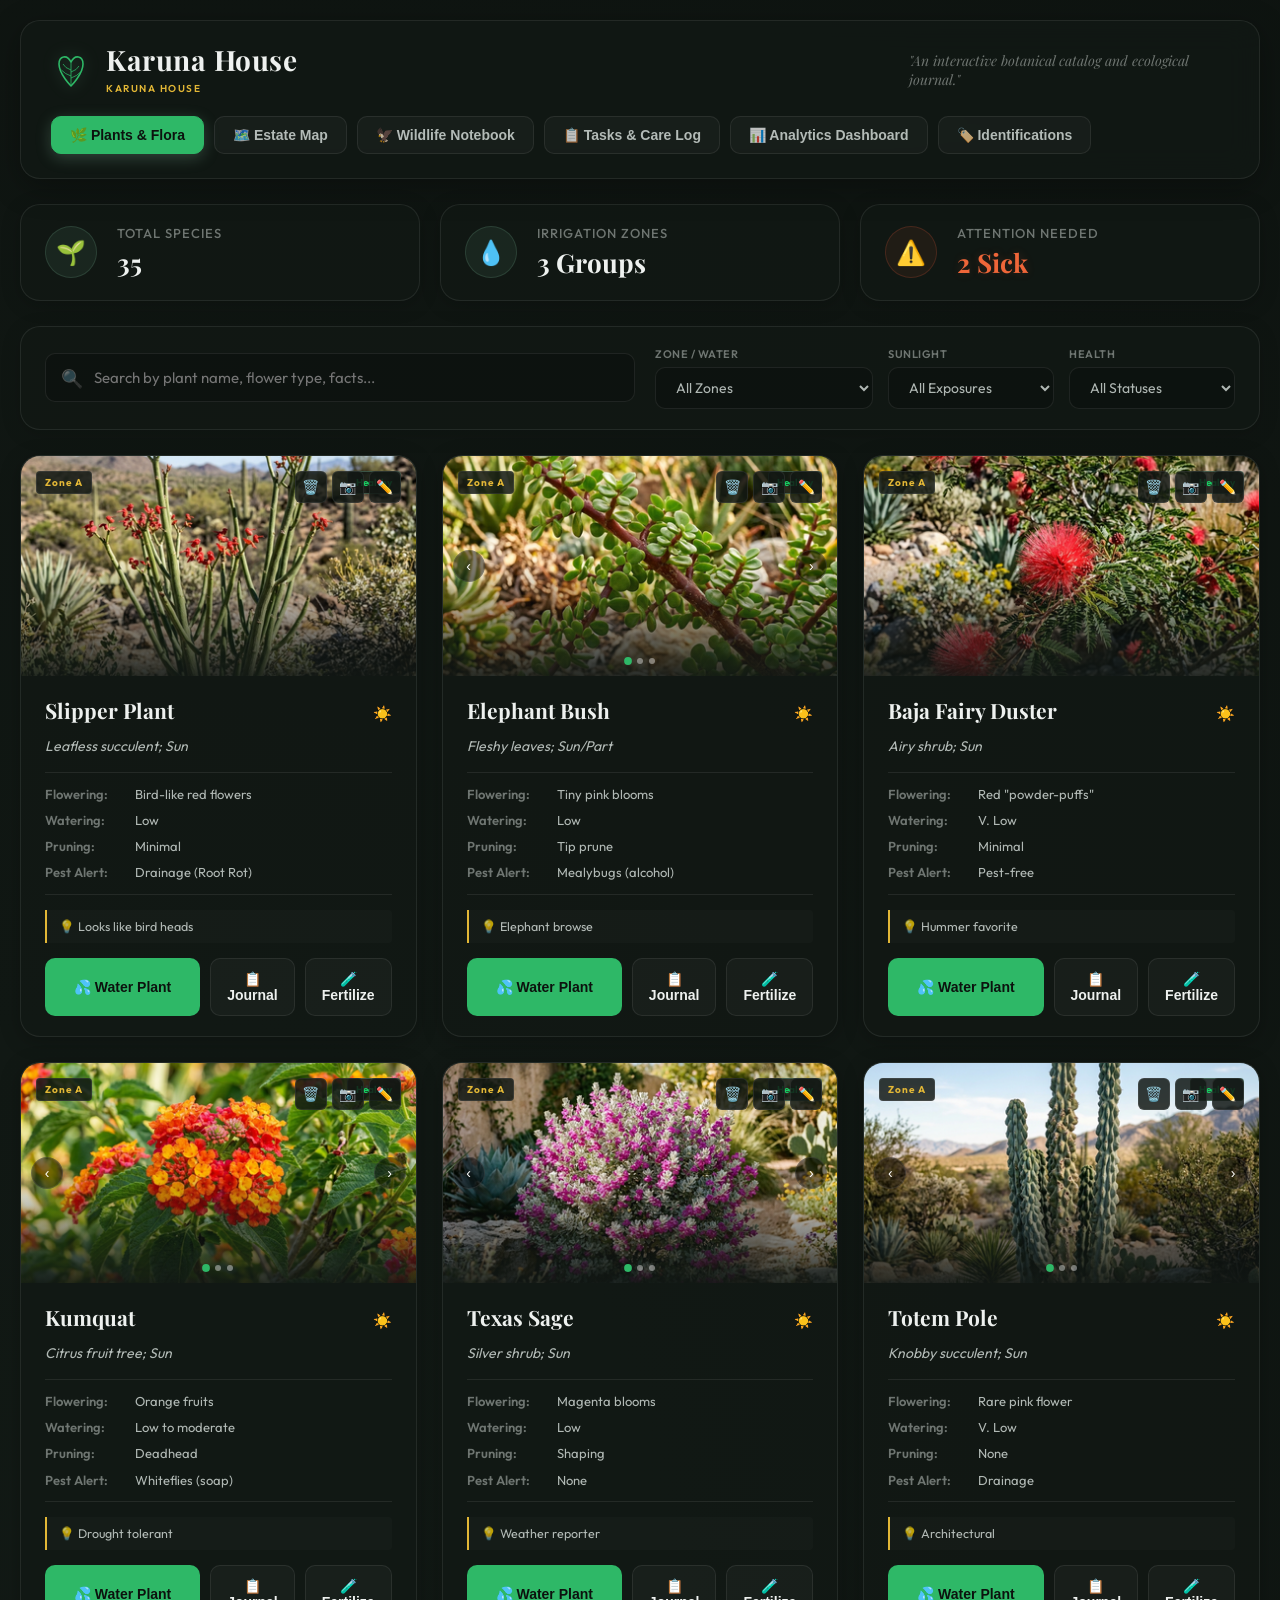
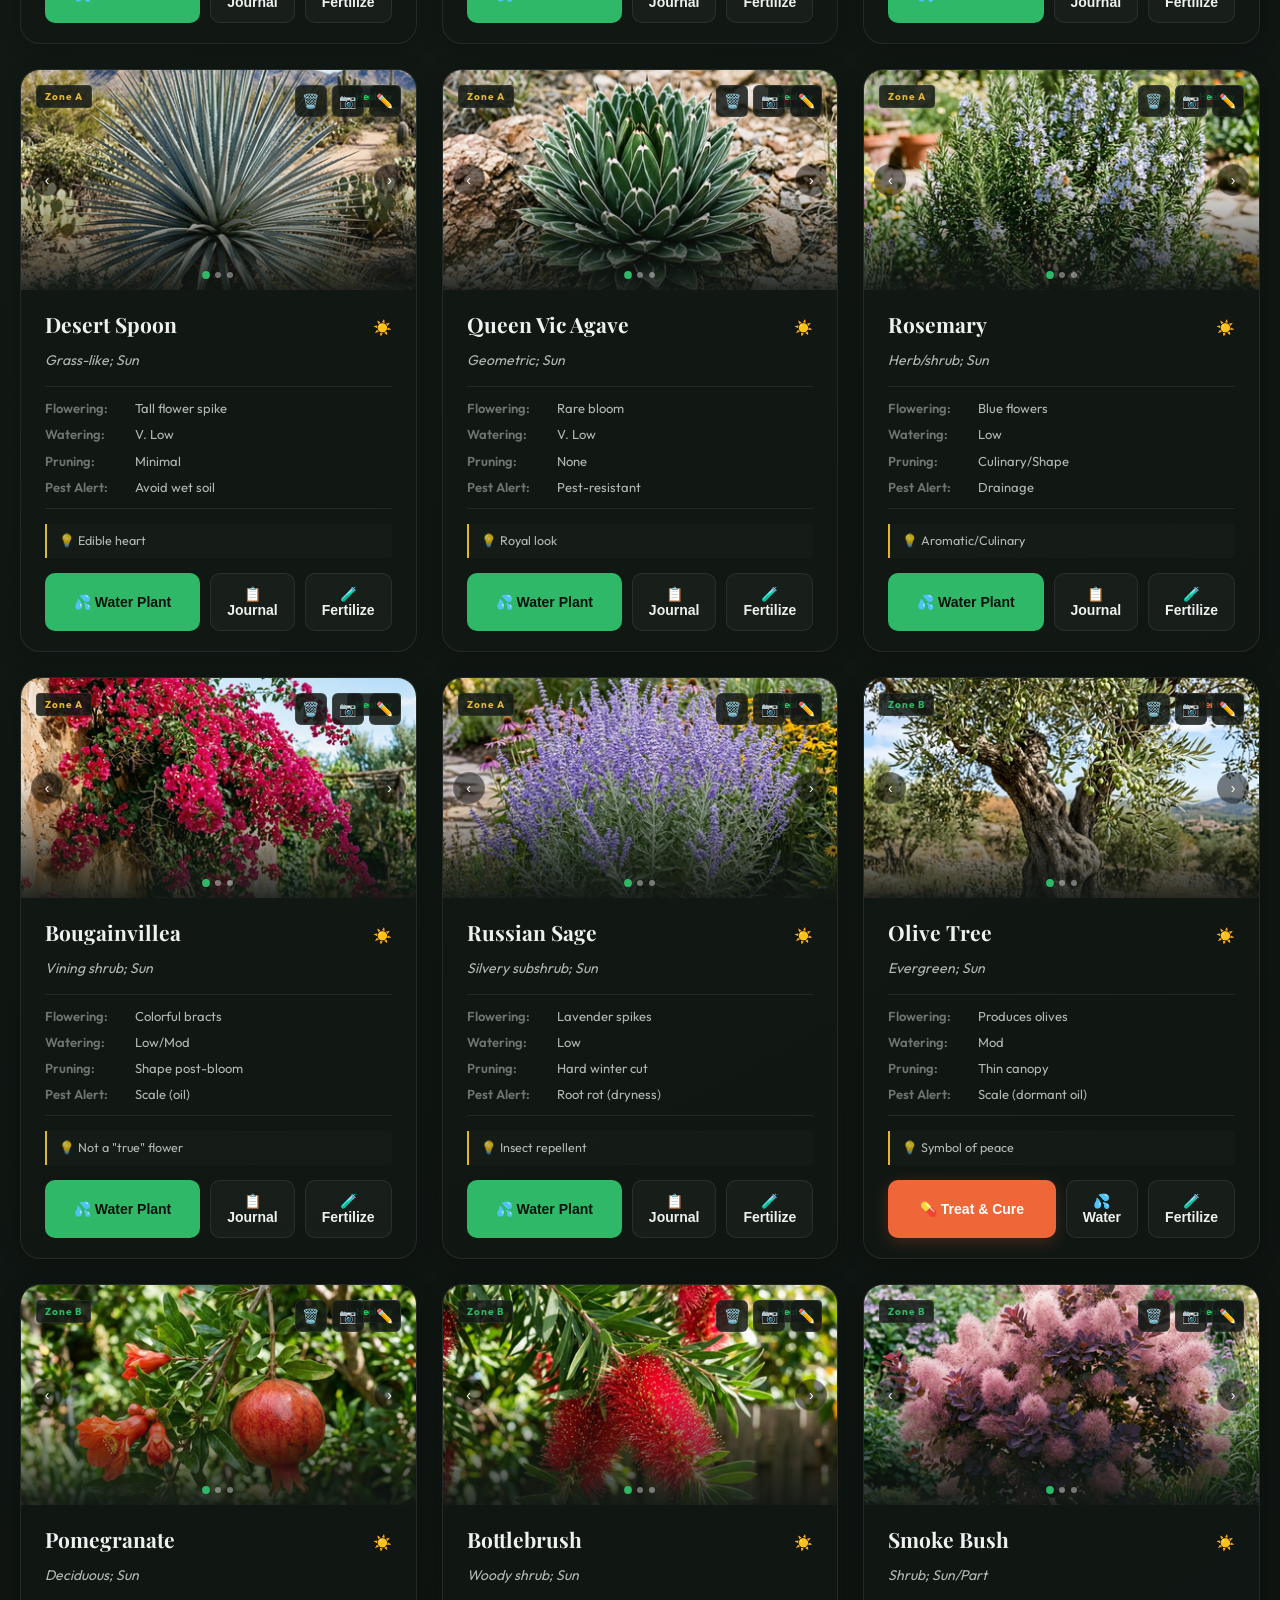
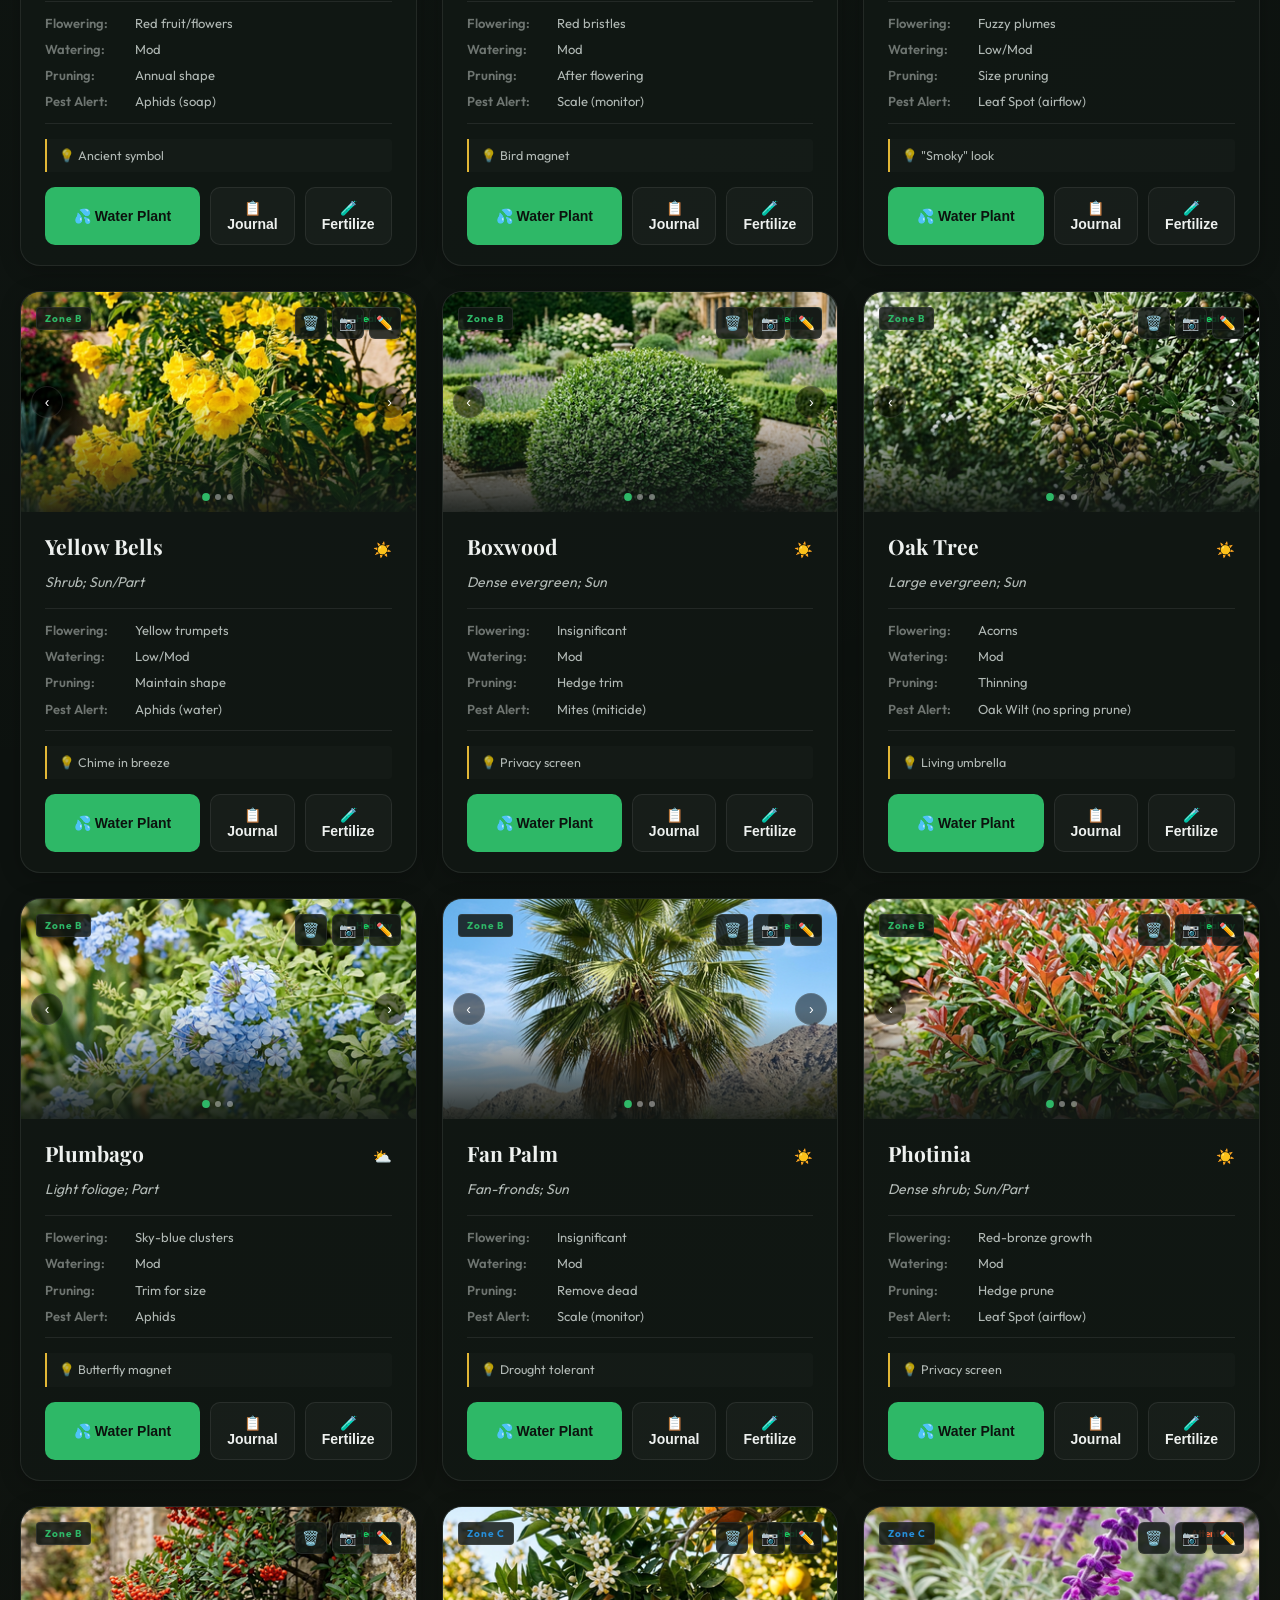
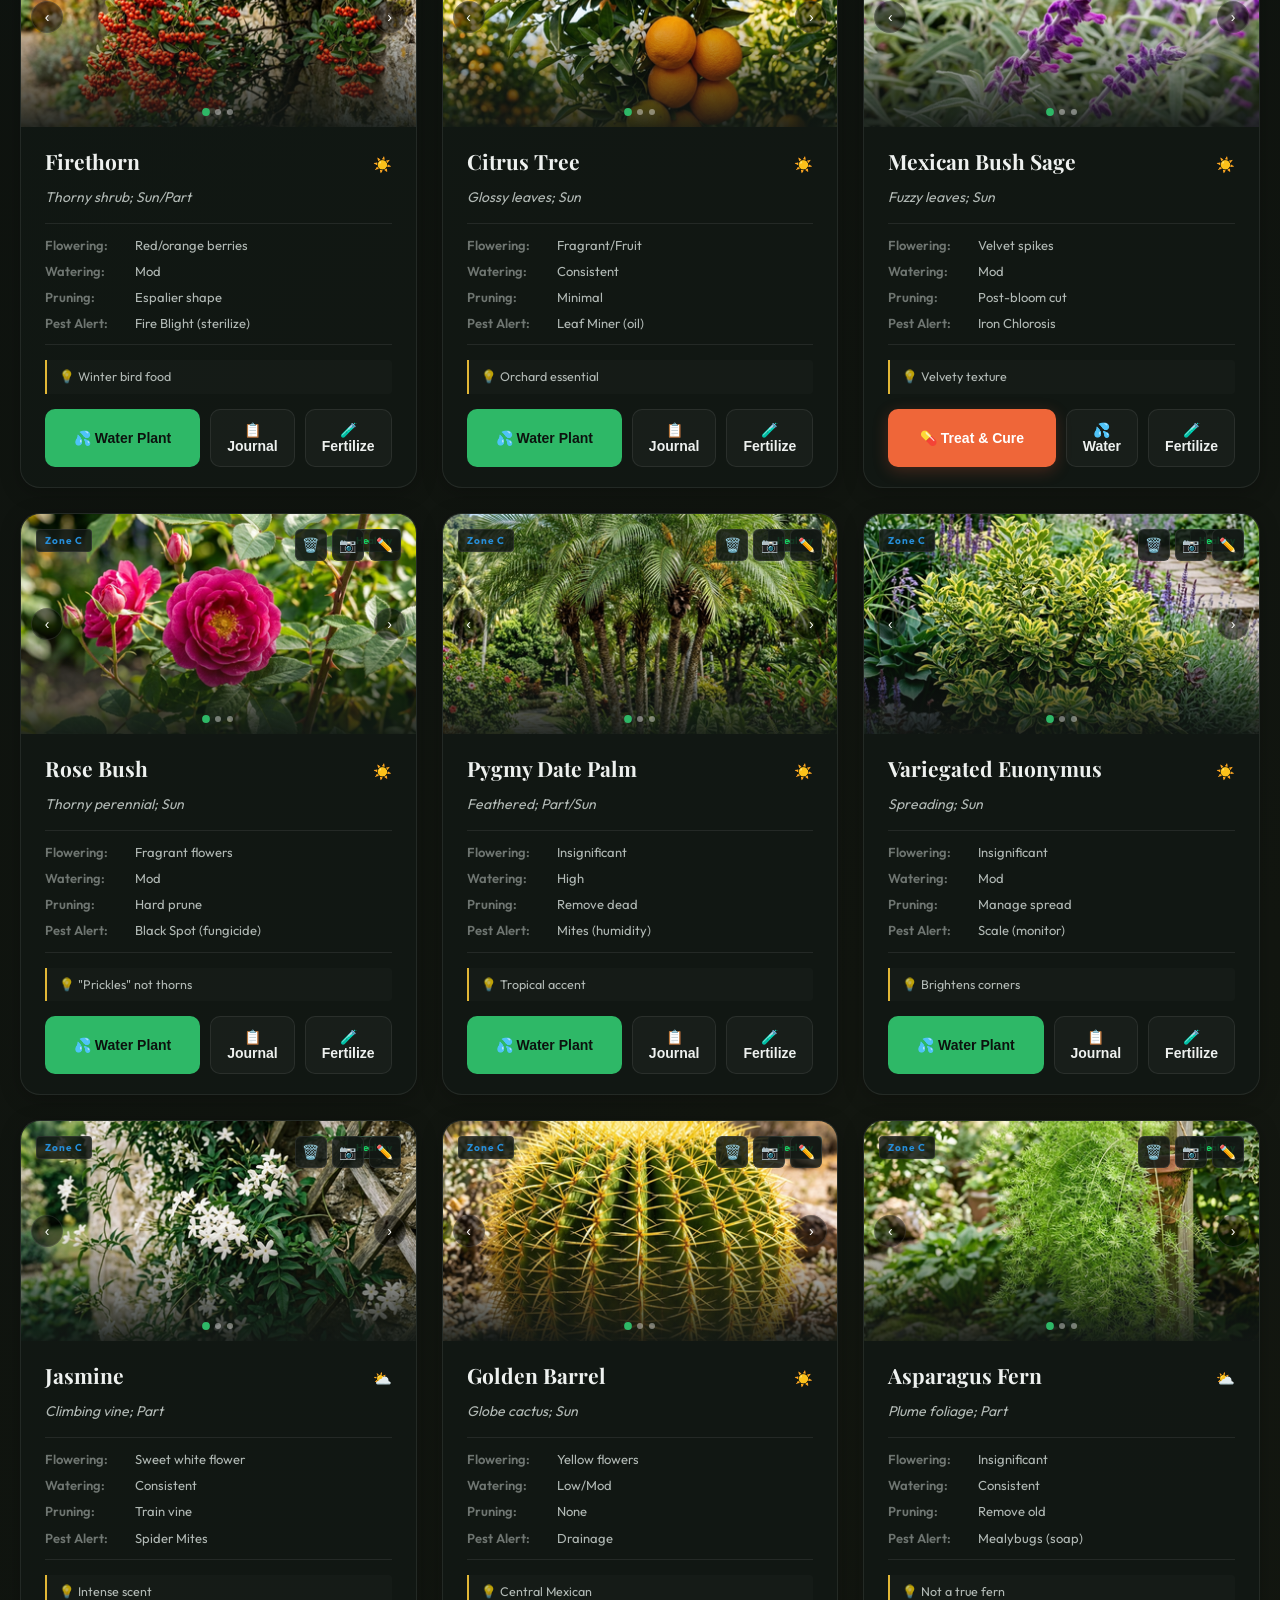
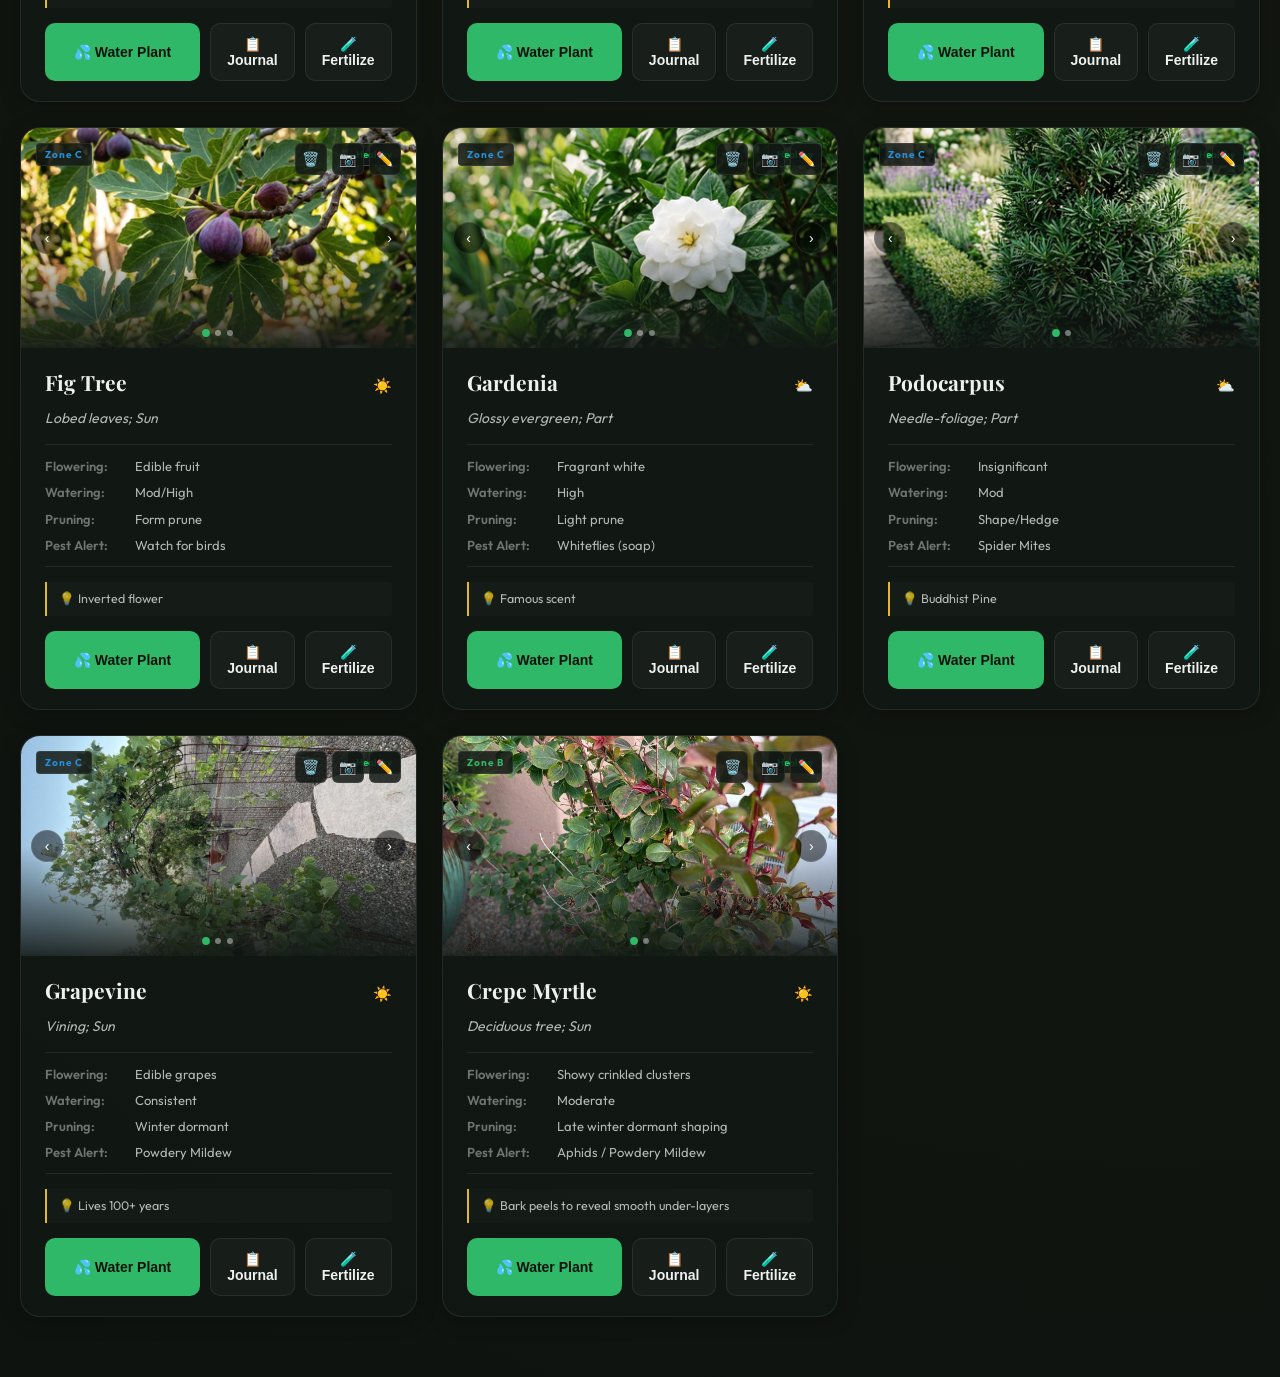
==== index.html @ d7510815 "docs: correct boundary alignments and fix markdown formatting warnings" ====
<!DOCTYPE html>
<html lang="en">
<head>
    <meta charset="UTF-8">
    <meta name="viewport" content="width=device-width, initial-scale=1.0">
    
    <!-- SEO Metadata -->
    <title>Karuna House — Field & Garden Guide</title>
    <meta name="description" content="An interactive botanical field guide and ecological journal for the Karuna House estate's gardens and local wildlife. Browse desert succulents, moderate shrubs, moist climbers, and regional fauna.">
    
    <!-- Google Fonts: Playfair Display for headers, Outfit for body text -->
    <link rel="preconnect" href="https://fonts.googleapis.com">
    <link rel="preconnect" href="https://fonts.gstatic.com" crossorigin>
    <link href="https://fonts.googleapis.com/css2?family=Playfair+Display:ital,wght@0,400..900;1,400..900&family=Outfit:wght@100..900&display=swap" rel="stylesheet">
    
    <!-- Custom Style Sheet -->
    <link rel="stylesheet" href="style.css">
</head>
<body>

    <!-- App Wrapper -->
    <div class="app-container">
        
        <!-- Header -->
        <header class="app-header">
            <div class="header-logo">
                <svg width="40" height="40" viewBox="0 0 100 100" class="leaf-svg" aria-label="Botanical Logo">
                    <path d="M50,90 C50,90 20,60 20,35 C20,15 40,10 50,30 C60,10 80,15 80,35 C80,60 50,90 50,90 Z" fill="none" stroke="currentColor" stroke-width="4" stroke-linejoin="round"/>
                    <path d="M50,30 L50,90" fill="none" stroke="currentColor" stroke-width="2"/>
                    <path d="M50,50 Q35,45 30,35" fill="none" stroke="currentColor" stroke-width="2"/>
                    <path d="M50,65 Q35,60 26,50" fill="none" stroke="currentColor" stroke-width="2"/>
                    <path d="M50,55 Q65,50 70,40" fill="none" stroke="currentColor" stroke-width="2"/>
                    <path d="M50,70 Q65,65 74,55" fill="none" stroke="currentColor" stroke-width="2"/>
                </svg>
                <div class="logo-text">
                    <h1>Karuna House</h1>
                    <span>KARUNA HOUSE</span>
                </div>
            </div>
            
            <p class="header-tagline">"An interactive botanical catalog and ecological journal."</p>
            
            <div class="header-nav">
                <button class="nav-btn active" id="tab-plants" data-tab="plants-section">🌿 Plants & Flora</button>
                <button class="nav-btn" id="tab-map" data-tab="map-section">🗺️ Estate Map</button>
                <button class="nav-btn" id="tab-wildlife" data-tab="wildlife-section">🦅 Wildlife Notebook</button>
                <button class="nav-btn" id="tab-care" data-tab="care-section">📋 Tasks & Care Log</button>
                <button class="nav-btn" id="tab-analytics" data-tab="analytics-section">📊 Analytics Dashboard</button>
                <button class="nav-btn" id="tab-identifications" data-tab="identifications-section">🏷️ Identifications</button>
            </div>
        </header>

        <!-- Main Viewport -->
        <main class="app-body">
            
            <!-- SECTION 1: Plants & Flora Catalog -->
            <section class="tab-section active" id="plants-section">
                
                <!-- Dashboard Summary Cards -->
                <div class="dashboard-stats">
                    <div class="stat-card">
                        <div class="stat-icon">🌱</div>
                        <div class="stat-info">
                            <h3>Total Species</h3>
                            <span class="stat-value" id="stat-total-plants">34</span>
                        </div>
                    </div>
                    <div class="stat-card">
                        <div class="stat-icon">💧</div>
                        <div class="stat-info">
                            <h3>Irrigation Zones</h3>
                            <span class="stat-value" id="stat-watering-groups">3 Groups</span>
                        </div>
                    </div>
                    <div class="stat-card" id="sick-alert-card">
                        <div class="stat-icon alert">⚠️</div>
                        <div class="stat-info">
                            <h3>Attention Needed</h3>
                            <span class="stat-value alert-text" id="stat-sick-plants">2 Sick</span>
                        </div>
                    </div>
                </div>

                <!-- Live Search & Filtering Interface -->
                <div class="filters-container">
                    <div class="search-box">
                        <span class="search-icon">🔍</span>
                        <input type="text" id="search-input" placeholder="Search by plant name, flower type, facts...">
                    </div>
                    
                    <div class="filter-controls">
                        <div class="filter-group">
                            <label for="filter-zone">Zone / Water</label>
                            <select id="filter-zone">
                                <option value="all">All Zones</option>
                                <option value="A">Zone A (Low Succulents)</option>
                                <option value="B">Zone B (Moderate Shrubs)</option>
                                <option value="C">Zone C (Moist/Vines)</option>
                            </select>
                        </div>
                        
                        <div class="filter-group">
                            <label for="filter-sun">Sunlight</label>
                            <select id="filter-sun">
                                <option value="all">All Exposures</option>
                                <option value="sun">Full Sun</option>
                                <option value="part">Partial Shade/Sun</option>
                            </select>
                        </div>
                        
                        <div class="filter-group">
                            <label for="filter-status">Health</label>
                            <select id="filter-status">
                                <option value="all">All Statuses</option>
                                <option value="healthy">Healthy Only</option>
                                <option value="sick">Attention Needed</option>
                            </select>
                        </div>
                    </div>
                </div>

                <!-- Catalog Grid -->
                <div class="catalog-grid" id="catalog-grid">
                    <!-- Cards injected dynamically by app.js -->
                </div>
            </section>

            <!-- SECTION 1.5: Estate Map -->
            <section class="tab-section" id="map-section">
                <div class="section-intro">
                    <h2>Garden Plot & House Map: 'Karuna House' (Master Blueprint)</h2>
                    <p>Orthographic isometric 3D master blueprint diagram showing architectural footprints, driveway configurations, property boundaries, and Sonoran desert flora zones.</p>
                </div>
                <div class="map-viewer-container">
                    <div class="map-image-wrapper">
                        <div class="map-interactive-container" id="map-interactive-container">
                            <img src="assets/karuna_house_blueprint.png?v=3" alt="Karuna House Master Blueprint" id="map-blueprint-img">
                            <div class="pins-overlay" id="pins-overlay" title="Click anywhere on the blueprint to map a plant!"></div>
                        </div>
                        <div class="map-overlay-btn" id="btn-fullscreen-map" title="Zoom Blueprint Image">🔍 Zoom Blueprint</div>
                    </div>
                    <div class="map-legend-panel">
                        <h3>Map Controls</h3>
                        <div class="form-group map-filter-group">
                            <label for="map-filter-plant" class="map-filter-label">Filter Map Pins</label>
                            <select id="map-filter-plant" class="map-filter-select">
                                <option value="all">📍 Show All Species</option>
                                <!-- Placed dynamically -->
                            </select>
                        </div>

                        <div class="mapped-list-container map-mapped-list-container">
                            <label class="map-mapped-list-label">Mapped Plants Index</label>
                            <div class="mapped-plants-list map-mapped-plants-list" id="mapped-plants-list">
                                <!-- Placed dynamically -->
                            </div>
                        </div>

                        <hr class="legend-divider">
                        
                        <h3>Map Specifications</h3>
                        <div class="map-spec-item">
                            <span class="spec-label">Location:</span>
                            <span class="spec-val">36239 S Cypress Dr, Tucson, AZ 85739</span>
                        </div>
                        <div class="map-spec-item">
                            <span class="spec-label">Grid Coordinates:</span>
                            <span class="spec-val">A1-J11 System (10 Columns, 11 Rows)</span>
                        </div>
                        <div class="map-spec-item">
                            <span class="spec-label">Certification Stamp:</span>
                            <span class="spec-val">P13 (December 2026 Audit)</span>
                        </div>
                        <div class="map-spec-item">
                            <span class="spec-label">Verification Paths:</span>
                            <span class="spec-val">P1-P6 Mapping Channels Locked</span>
                        </div>
                        <hr class="legend-divider">
                        <div class="map-footnote">
                            <p>★ Explicit Structure Inclusion Check (V4.0 Master Ledger Corrected): This generated database map explicitly identifies, renders, and contains high-fidelity mapped details for: Existing Real-World House Footprint, Main Red-Tile Roof Trajectory, Active Concrete Driveway, Verified West Boundary Fence Line, and Low Southern Perimeter Retaining Stone Borders.</p>
                        </div>
                    </div>
                </div>
            </section>

            <!-- SECTION 2: Fauna & Flora Reference Notebook -->
            <section class="tab-section" id="wildlife-section">
                <div class="section-intro">
                    <h2>Karuna House Ecological Notebook</h2>
                    <p>Archival scientific reference diagrams and observations of local wildlife, predators, and native flora inhabiting the foothills surrounding the estate.</p>
                </div>
                
                <!-- Notebook Layout -->
                <div class="notebook-layout">
                    <!-- Nav Tabs for reference sketches -->
                    <div class="notebook-tabs">
                        <button class="notebook-tab-btn active" data-ref-img="assets/references/IMG_8315.PNG" data-ref-title="Mammals & Large Predators" data-ref-desc="Local mammals including coyotes (Canis latrans), bobcats (Lynx rufus), mule deer, cougars or mountain lions (Puma concolor), and birds of prey. The local landscape acts as a crucial wildlife corridor.">
                            🐾 Mammals & Predators
                        </button>
                        <button class="notebook-tab-btn" data-ref-img="assets/references/IMG_8314.PNG" data-ref-title="Native Oak & Mistletoe" data-ref-desc="Key desert-woodland botanical elements: Desert Mistletoe (Phoradendron californicum), Canyon Grapevine (Vitis arizonica), Arizona White Oak (Quercus arizonica), and Emory Oak (Quercus emoryi). Oak canopies provide crucial microclimates.">
                            🌳 Oak & Mistletoe
                        </button>
                        <button class="notebook-tab-btn" data-ref-img="assets/references/IMG_8316.PNG" data-ref-title="Swallowtails & Vineyards" data-ref-desc="Canyon Grapevine (Vitis arizonica) hosting Eastern Tiger Swallowtails (Papilio glaucus), Pipevine Swallowtails (Battus philenor), and hummingbirds. These pollinators sustain the surrounding chaparral.">
                            🦋 Swallowtails & Vineyards
                        </button>
                        <button class="notebook-tab-btn" data-ref-img="assets/references/IMG_8317.PNG" data-ref-title="Hummingbirds & Butterflies" data-ref-desc="Vibrant ecological interactions featuring native butterflies (tiger and pipevine swallowtails) and black-chinned hummingbirds drinking from Canyon Grapevine blossoms.">
                            🌸 Pollinators & Grapes
                        </button>
                        <button class="notebook-tab-btn" data-ref-img="assets/references/IMG_8313.PNG" data-ref-title="Scientific Specimen Index" data-ref-desc="Archival scientific plate depicting comparative anatomy of native predators, birds, and plant species of the Southwest desert-chaparral transition zone.">
                            📖 Comparative Anatomy Plate
                        </button>
                    </div>
                    
                    <!-- Reference Viewer Panel -->
                    <div class="notebook-viewer-panel">
                        <div class="viewer-image-container">
                            <img id="viewer-img" src="assets/references/IMG_8315.PNG" alt="Scientific Plate">
                            <div class="viewer-overlay-btn" id="btn-fullscreen-img" title="Zoom Reference Image">🔍 Zoom Illustration</div>
                        </div>
                        <div class="viewer-details">
                            <h3 id="viewer-title">Mammals & Large Predators</h3>
                            <p id="viewer-desc">Local mammals including coyotes (Canis latrans), bobcats (Lynx rufus), mule deer, cougars or mountain lions (Puma concolor), and birds of prey. The local landscape acts as a crucial wildlife corridor.</p>
                        </div>
                    </div>
                </div>
            </section>

            <!-- SECTION 3: Tasks & Care Log Panel -->
            <section class="tab-section" id="care-section">
                <div class="section-intro">
                    <h2>Garden Tasks Planner & Operations Journal</h2>
                    <p>Schedule future garden chores, view upcoming tasks, log care activities, and track historical treatments for all estate flora.</p>
                </div>
                
                <div class="care-planner-layout">
                    <!-- Left Column: Tasks Board -->
                    <div class="planner-column">
                        <div class="planner-card">
                            <div class="card-header-row">
                                <h3>📋 Upcoming Tasks Checklist</h3>
                                <span class="task-count-badge" id="task-pending-count">0 Pending</span>
                            </div>
                            <div class="task-list" id="task-list">
                                <!-- Dynamic checkable list rendered by app.js -->
                            </div>
                        </div>

                        <div class="planner-card mt-3">
                            <h3>📅 Schedule a New Task</h3>
                            <form id="task-scheduler-form" class="task-form">
                                <div class="form-group">
                                    <label for="task-plant-select">Select Plant</label>
                                    <select id="task-plant-select" required>
                                        <option value="" disabled selected>Choose a plant...</option>
                                        <!-- Populated dynamically -->
                                    </select>
                                </div>
                                <div class="form-grid-2">
                                    <div class="form-group">
                                        <label for="task-type">Task Type</label>
                                        <select id="task-type" required>
                                            <option value="Watering">💦 Watering</option>
                                            <option value="Pruning">✂️ Pruning</option>
                                            <option value="Treatment">💊 Pest Treatment</option>
                                            <option value="Fertilization">🧪 Fertilization</option>
                                            <option value="Checkup">📋 General Checkup</option>
                                        </select>
                                    </div>
                                    <div class="form-group">
                                        <label for="task-due-date">Due Date</label>
                                        <input type="date" id="task-due-date" required>
                                    </div>
                                </div>
                                <div class="form-group">
                                    <label for="task-notes">Task Instructions</label>
                                    <textarea id="task-notes" rows="2" placeholder="e.g. Give 5 gallons of water, check leaves for aphids..." required></textarea>
                                </div>
                                <button type="submit" class="primary-btn">📅 Add to Planner</button>
                            </form>
                        </div>

                        <!-- Fertilizer Schedule Panel -->
                        <div class="planner-card mt-3">
                            <div class="card-header-row">
                                <h3>🧪 Fertilizer Schedule</h3>
                                <span class="fert-due-badge" id="fert-due-count">0 Due</span>
                            </div>
                            <div class="fert-schedule-list" id="fertilizer-schedule-list">
                                <!-- Rendered by renderFertilizerSchedule() -->
                            </div>
                        </div>
                    </div>
                    
                    <!-- Right Column: Care Log Form & History Feed -->
                    <div class="planner-column">
                        <div class="planner-card">
                            <h3>Record Quick Care Activity</h3>
                            <form id="care-form" class="care-quick-form">
                                <div class="form-grid-2">
                                    <div class="form-group">
                                        <label for="care-plant-select">Select Plant</label>
                                        <select id="care-plant-select" required>
                                            <option value="" disabled selected>Choose a plant...</option>
                                        </select>
                                    </div>
                                    <div class="form-group">
                                        <label for="care-type">Activity Type</label>
                                        <select id="care-type" required>
                                            <option value="Watering">💦 Watering & Irrigation</option>
                                            <option value="Pruning">✂️ Pruning & Shaping</option>
                                            <option value="Treatment">💊 Pest/Disease Treatment</option>
                                            <option value="Fertilization">🧪 Fertilizer & Feed</option>
                                            <option value="General">📋 General Checkup</option>
                                        </select>
                                    </div>
                                </div>
                                <div class="form-grid-2">
                                    <div class="form-group">
                                        <label for="care-status-update">Health Status</label>
                                        <select id="care-status-update">
                                            <option value="Healthy">Healthy</option>
                                            <option value="⚠️ SICK">⚠️ Sick / Needs Care</option>
                                        </select>
                                    </div>
                                    <div class="form-group care-submit-group">
                                        <button type="submit" class="primary-btn care-submit-btn">💾 Save Log Entry</button>
                                    </div>
                                </div>
                                <div class="form-group">
                                    <label for="care-notes">Activity Notes</label>
                                    <textarea id="care-notes" rows="2" placeholder="Describe the care given..." required></textarea>
                                </div>
                            </form>

                            <!-- Fertilizer Detail Sub-Panel (reveals when type = Fertilization) -->
                            <div id="fertilizer-detail-panel" class="fertilizer-detail-panel" aria-hidden="true">
                                <div class="fert-panel-header">
                                    <span class="fert-panel-icon">🧪</span>
                                    <span>Fertilizer Details</span>
                                </div>
                                <div class="form-grid-2">
                                    <div class="form-group">
                                        <label for="fert-product">Product / Brand</label>
                                        <input type="text" id="fert-product" placeholder="e.g. Osmocote Plus" autocomplete="off">
                                    </div>
                                    <div class="form-group">
                                        <label for="fert-formula">Formula Type</label>
                                        <select id="fert-formula">
                                            <option value="">— Select formula —</option>
                                            <option value="balanced" data-npk="10-10-10">⚖️ Balanced (10-10-10)</option>
                                            <option value="nitrogen" data-npk="24-6-12">🌿 Nitrogen-Heavy (24-6-12)</option>
                                            <option value="phosphorus" data-npk="5-20-10">🌸 Phosphorus-Heavy (5-20-10)</option>
                                            <option value="potassium" data-npk="6-10-20">🌵 Potassium-Heavy (6-10-20)</option>
                                            <option value="slow-release" data-npk="14-14-14">⏱️ Slow-Release Granular (14-14-14)</option>
                                            <option value="liquid" data-npk="7-9-5">💧 Liquid Concentrate (7-9-5)</option>
                                            <option value="organic" data-npk="4-4-4">🌱 Organic Compost (4-4-4)</option>
                                            <option value="cactus" data-npk="2-7-7">🏜️ Cactus / Succulent (2-7-7)</option>
                                            <option value="bloom" data-npk="3-12-6">🌺 Bloom Booster (3-12-6)</option>
                                            <option value="custom" data-npk="">✏️ Custom (enter manually)</option>
                                        </select>
                                    </div>
                                </div>
                                <div class="form-grid-2">
                                    <div class="form-group">
                                        <label for="fert-npk">NPK Ratio</label>
                                        <input type="text" id="fert-npk" placeholder="e.g. 14-14-14" autocomplete="off">
                                    </div>
                                    <div class="form-group">
                                        <label for="fert-amount">Application Amount</label>
                                        <input type="text" id="fert-amount" placeholder="e.g. 1 tbsp / gal" autocomplete="off">
                                    </div>
                                </div>
                                <div class="form-grid-2">
                                    <div class="form-group">
                                        <label for="fert-method">Application Method</label>
                                        <select id="fert-method">
                                            <option value="Soil Drench">💧 Soil Drench</option>
                                            <option value="Foliar Spray">🌿 Foliar Spray</option>
                                            <option value="Side-Dress">↔️ Side-Dress (Ring)</option>
                                            <option value="Top-Dress">⬆️ Top-Dress (Broadcast)</option>
                                            <option value="Stake / Spike">📍 Stake / Spike</option>
                                            <option value="Drip Injection">💉 Drip Injection</option>
                                        </select>
                                    </div>
                                    <div class="form-group">
                                        <label for="fert-next-date">Next Application</label>
                                        <input type="date" id="fert-next-date">
                                    </div>
                                </div>
                            </div>
                        </div>

                        <div class="planner-card mt-3">
                            <div class="feed-header">
                                <h3>📜 Activity Journal Feed</h3>
                                <button class="text-btn" id="btn-clear-logs">Clear All Logs</button>
                            </div>
                            <div class="care-feed" id="care-feed">
                                <!-- Logs dynamically rendered by app.js -->
                            </div>
                        </div>
                    </div>
                </div>
            </section>

            <!-- SECTION 3.5: Analytics & Insights Dashboard -->
            <section class="tab-section" id="analytics-section">
                <div class="section-intro">
                    <h2>Garden Analytics & Ecological Health</h2>
                    <p>Real-time insights on species health ratio, task efficiency metrics, watering loads, and irrigation zone requirements.</p>
                </div>
                
                <div class="analytics-layout">
                    <!-- Stat Cards Grid -->
                    <div class="analytics-widgets">
                        <div class="stat-card">
                            <div class="stat-icon">📈</div>
                            <div class="stat-info">
                                <h3>Garden Health Index</h3>
                                <span class="stat-value" id="analytic-health-index">100%</span>
                            </div>
                        </div>
                        <div class="stat-card">
                            <div class="stat-icon">📅</div>
                            <div class="stat-info">
                                <h3>Tasks Competency</h3>
                                <span class="stat-value" id="analytic-tasks-completed">0/0 Tasks</span>
                            </div>
                        </div>
                        <div class="stat-card">
                            <div class="stat-icon">🚰</div>
                            <div class="stat-info">
                                <h3>Active Watering Load</h3>
                                <span class="stat-value" id="analytic-watering-load">Low</span>
                            </div>
                        </div>
                    </div>

                    <!-- Charts Grid -->
                    <div class="analytics-charts-grid">
                        <div class="chart-card">
                            <h3>Flora Health Distribution</h3>
                            <div class="chart-legend">
                                <span class="legend-dot healthy"></span> Healthy
                                <span class="legend-dot sick"></span> Attention Needed
                            </div>
                            <div class="chart-container" id="chart-health-ratio">
                                <!-- CSS Horizontal Bars -->
                            </div>
                        </div>

                        <div class="chart-card">
                            <h3>Recorded Care Activity Count</h3>
                            <div class="chart-container" id="chart-activity-freq">
                                <!-- CSS Vertical Bars -->
                            </div>
                        </div>

                        <div class="chart-card">
                            <h3>Water Demands per Irrigation Zone</h3>
                            <div class="chart-container" id="chart-water-zones">
                                <!-- CSS Zone Bars -->
                            </div>
                        </div>

                        <div class="chart-card">
                            <h3>Plant Count by Water Requirement</h3>
                            <div class="chart-container" id="chart-water-needs">
                                <!-- CSS Needs Bar -->
                            </div>
                        </div>

                        <!-- Fertilizer Insights Widget -->
                        <div class="chart-card fert-insight-card">
                            <h3>🧪 Fertilizer Activity &amp; Schedule</h3>
                            <div id="fert-insight-widget" class="fert-insight-widget">
                                <!-- Rendered by renderFertilizerInsights() in app.js -->
                            </div>
                        </div>

                    </div>
                </div>
            </section>

            <!-- SECTION 4: Photo Identifications Curation -->
            <section class="tab-section" id="identifications-section">
                <div class="section-intro curation-intro-actions">
                    <div>
                        <h2>Karuna House Photo Identifications Manager</h2>
                        <p>Curate photo identifications on the estate. Move images between species in real-time, or create new species dynamically to classify unmatched profiles.</p>
                    </div>
                    <button class="primary-btn btn-curation-create" id="btn-create-species-curation">➕ Create New Species</button>
                </div>
                
                <div class="curation-grid" id="curation-grid">
                    <!-- Photo cards injected dynamically by app.js -->
                </div>
            </section>
        </main>
    </div>

    <!-- Full-screen Image Modal overlay (Native HTML5 Dialog) -->
    <dialog class="modal-dialog" id="image-modal" closedby="any" aria-label="Scientific Illustration Viewer">
        <div class="modal-content-container">
            <button class="modal-close-btn" id="image-modal-close-x" aria-label="Close Modal">×</button>
            <div class="modal-img-wrapper">
                <img id="modal-img" src="" alt="Fullscreen Reference">
            </div>
            <div class="modal-caption" id="modal-caption">Plate Caption</div>
        </div>
    </dialog>

    <!-- Edit Plant Details Modal (Native HTML5 Dialog) -->
    <dialog class="modal-dialog" id="edit-plant-dialog" closedby="any" aria-label="Edit Plant Details">
        <div class="modal-content-container dialog-form-container">
            <button class="modal-close-btn" id="edit-plant-close-x" aria-label="Close Modal">×</button>
            <h3>Edit Plant Details</h3>
            <form id="edit-plant-form" class="edit-dialog-form">
                <input type="hidden" id="edit-plant-id">
                <div class="form-grid">
                    <div class="form-group">
                        <label for="edit-plant-name">Plant Name</label>
                        <input type="text" id="edit-plant-name" required>
                    </div>
                    <div class="form-group">
                        <label for="edit-plant-group">Zone / Group</label>
                        <select id="edit-plant-group" required>
                            <option value="A">Zone A (Low Succulents)</option>
                            <option value="B">Zone B (Moderate Shrubs)</option>
                            <option value="C">Zone C (Moist/Vines)</option>
                        </select>
                    </div>
                    <div class="form-group">
                        <label for="edit-plant-flowering">Flowering Description</label>
                        <input type="text" id="edit-plant-flowering">
                    </div>
                    <div class="form-group">
                        <label for="edit-plant-water">Water Requirement</label>
                        <input type="text" id="edit-plant-water">
                    </div>
                    <div class="form-group">
                        <label for="edit-plant-pruning">Pruning Guidelines</label>
                        <input type="text" id="edit-plant-pruning">
                    </div>
                    <div class="form-group">
                        <label for="edit-plant-pest">Pest Alert</label>
                        <input type="text" id="edit-plant-pest">
                    </div>
                </div>
                <div class="form-group">
                    <label for="edit-plant-desc">Description</label>
                    <textarea id="edit-plant-desc" rows="3" required></textarea>
                </div>
                <div class="form-group">
                    <label for="edit-plant-fact">Fun Fact</label>
                    <input type="text" id="edit-plant-fact">
                </div>
                
                <div class="form-group">
                    <label>Image Paths / URLs</label>
                    <div id="edit-image-list" class="edit-image-list">
                        <!-- Dynamic list of image inputs will be populated here -->
                    </div>
                    <div class="edit-image-actions">
                        <button type="button" class="secondary-btn btn-add-image-form" id="btn-add-edit-image">➕ Add Image URL</button>
                        <button type="button" class="secondary-btn btn-add-image-form" id="btn-upload-edit-image">📁 Upload Image File</button>
                    </div>
                </div>

                <div class="modal-form-actions">
                    <button type="submit" class="primary-btn">💾 Save Changes</button>
                    <button type="button" class="secondary-btn" id="btn-cancel-edit">Cancel</button>
                </div>
            </form>
        </div>
    </dialog>

    <!-- Map Pin Placement Dialog (Native HTML5 Dialog) -->
    <dialog class="modal-dialog" id="map-pin-dialog" closedby="any" aria-label="Map a Plant Location">
        <div class="modal-content-container dialog-form-container dialog-form-container-small">
            <button class="modal-close-btn" id="map-pin-close-x" aria-label="Close Modal">×</button>
            <h3 class="map-pin-title">📍 Map Plant Location</h3>
            <p class="map-pin-desc">Select the species located at this position on the estate blueprint:</p>
            <form id="map-pin-form">
                <input type="hidden" id="map-pin-x">
                <input type="hidden" id="map-pin-y">
                
                <div class="form-group">
                    <label for="map-pin-plant-select">Select Plant</label>
                    <select id="map-pin-plant-select" required>
                        <option value="" disabled selected>Choose a plant...</option>
                        <!-- Dynamic list of plants -->
                    </select>
                </div>
                
                <div class="modal-form-actions map-pin-form-actions">
                    <button type="submit" class="primary-btn">💾 Place Pin</button>
                    <button type="button" class="secondary-btn" id="btn-cancel-map-pin">Cancel</button>
                </div>
            </form>
        </div>
    </dialog>

    <!-- Create Custom Species Dialog (Native HTML5 Dialog) -->
    <dialog class="modal-dialog" id="create-species-dialog" closedby="any" aria-label="Create New Plant Species">
        <div class="modal-content-container dialog-form-container dialog-new-species">
            <button class="modal-close-btn" id="create-species-close-x" aria-label="Close Modal">×</button>
            <h3>➕ Create New Plant Species</h3>
            <form id="create-species-form" class="edit-dialog-form">
                <div class="form-grid">
                    <div class="form-group">
                        <label for="new-species-name">Plant Name</label>
                        <input type="text" id="new-species-name" placeholder="e.g. Crepe Myrtle" required>
                    </div>
                    <div class="form-group">
                        <label for="new-species-group">Zone / Group</label>
                        <select id="new-species-group" required>
                            <option value="A">Zone A (Low Succulents)</option>
                            <option value="B">Zone B (Moderate Shrubs)</option>
                            <option value="C">Zone C (Moist/Vines)</option>
                        </select>
                    </div>
                    <div class="form-group">
                        <label for="new-species-flowering">Flowering Description</label>
                        <input type="text" id="new-species-flowering" placeholder="e.g. Showy crinkled clusters">
                    </div>
                    <div class="form-group">
                        <label for="new-species-water">Water Requirement</label>
                        <input type="text" id="new-species-water" placeholder="e.g. Moderate">
                    </div>
                    <div class="form-group">
                        <label for="new-species-pruning">Pruning Guidelines</label>
                        <input type="text" id="new-species-pruning" placeholder="e.g. Late winter dormant shaping">
                    </div>
                    <div class="form-group">
                        <label for="new-species-pest">Pest Alert</label>
                        <input type="text" id="new-species-pest" placeholder="e.g. Aphids / Powdery Mildew">
                    </div>
                </div>
                <div class="form-group">
                    <label for="new-species-desc">Description</label>
                    <textarea id="new-species-desc" rows="3" placeholder="Describe the plant's growth habit, leaves, sun requirements..." required></textarea>
                </div>
                <div class="form-group">
                    <label for="new-species-fact">Fun Fact</label>
                    <input type="text" id="new-species-fact" placeholder="e.g. Bark peels to reveal smooth under-layers">
                </div>
                
                <div class="modal-form-actions">
                    <button type="submit" class="primary-btn">💾 Create Species</button>
                    <button type="button" class="secondary-btn" id="btn-cancel-create-species">Cancel</button>
                </div>
            </form>
        </div>
    </dialog>

    <!-- Hidden file inputs for image uploading -->
    <input type="file" id="card-image-upload-input" accept="image/*" class="hidden-file-input" title="Upload Card Image">
    <input type="file" id="edit-plant-file-input" accept="image/*" class="hidden-file-input" title="Upload Edit Plant Image">

    <!-- Main Application Entry JS -->
    <script src="app.js" type="module"></script>
</body>
</html>
---- style.css ----
/* CSS Reset and Variables */
:root {
    /* Harmonious Desert-Botanical Color System */
    --bg-app: hsl(140, 15%, 6%);
    --bg-panel: rgba(18, 24, 21, 0.75);
    --border-glass: rgba(255, 255, 255, 0.08);
    --border-glow: rgba(142, 212, 175, 0.15);
    
    --color-gold: hsl(45, 75%, 55%);
    --color-green: hsl(145, 60%, 45%);
    --color-green-hover: hsl(145, 70%, 55%);
    --color-terracotta: hsl(20, 65%, 55%);
    --color-alert: hsl(15, 85%, 58%);
    --color-blue: hsl(205, 70%, 50%);
    --color-fert: hsl(160, 65%, 45%);
    
    --text-primary: hsl(140, 10%, 94%);
    --text-secondary: rgba(240, 248, 244, 0.72);
    --text-muted: rgba(240, 248, 244, 0.42);
    
    --font-heading: 'Playfair Display', serif;
    --font-body: 'Outfit', sans-serif;
    
    --transition-smooth: all 0.3s cubic-bezier(0.25, 0.8, 0.25, 1);
    --border-radius-lg: 20px;
    --border-radius-md: 10px;
}

* {
    margin: 0;
    padding: 0;
    box-sizing: border-box;
    -webkit-font-smoothing: antialiased;
}

body {
    background-color: var(--bg-app);
    color: var(--text-primary);
    font-family: var(--font-body);
    min-height: 100vh;
    overflow-x: hidden;
    background-image: 
        radial-gradient(circle at 10% 20%, rgba(142, 212, 175, 0.04) 0%, transparent 40%),
        radial-gradient(circle at 90% 80%, rgba(212, 175, 55, 0.03) 0%, transparent 40%);
}

/* Custom Scrollbars */
::-webkit-scrollbar {
    width: 8px;
    height: 8px;
}
::-webkit-scrollbar-track {
    background: rgba(0, 0, 0, 0.2);
}
::-webkit-scrollbar-thumb {
    background: rgba(142, 212, 175, 0.2);
    border-radius: 4px;
}
::-webkit-scrollbar-thumb:hover {
    background: rgba(142, 212, 175, 0.4);
}

/* App Wrapper */
.app-container {
    max-width: 1440px;
    margin: 0 auto;
    padding: 20px;
    display: flex;
    flex-direction: column;
    min-height: 100vh;
}

/* Header Styles */
.app-header {
    background: var(--bg-panel);
    border: 1px solid var(--border-glass);
    border-radius: var(--border-radius-lg);
    padding: 24px 30px;
    margin-bottom: 25px;
    display: flex;
    flex-wrap: wrap;
    justify-content: space-between;
    align-items: center;
    gap: 20px;
    -webkit-backdrop-filter: blur(16px);
    backdrop-filter: blur(16px);
    box-shadow: 0 8px 32px rgba(0, 0, 0, 0.3);
}

.header-logo {
    display: flex;
    align-items: center;
    gap: 15px;
}

.leaf-svg {
    color: var(--color-green);
    filter: drop-shadow(0 0 8px rgba(142, 212, 175, 0.3));
}

.logo-text h1 {
    font-family: var(--font-heading);
    font-size: 28px;
    font-weight: 700;
    line-height: 1.1;
    letter-spacing: 0.5px;
}

.logo-text span {
    font-size: 10px;
    font-weight: 600;
    letter-spacing: 1.5px;
    color: var(--color-gold);
}

.header-tagline {
    font-family: var(--font-heading);
    font-style: italic;
    font-size: 14px;
    color: var(--text-muted);
    max-width: 320px;
}

.header-nav {
    display: flex;
    gap: 10px;
}

.nav-btn {
    background: rgba(255, 255, 255, 0.03);
    border: 1px solid var(--border-glass);
    color: var(--text-secondary);
    padding: 10px 18px;
    font-size: 14px;
    font-weight: 600;
    border-radius: var(--border-radius-md);
    cursor: pointer;
    transition: var(--transition-smooth);
    display: flex;
    align-items: center;
    gap: 8px;
}

.nav-btn:hover {
    background: rgba(142, 212, 175, 0.08);
    border-color: rgba(142, 212, 175, 0.3);
    color: var(--text-primary);
}

.nav-btn.active {
    background: var(--color-green);
    color: hsl(140, 20%, 6%);
    border-color: var(--color-green);
    box-shadow: 0 4px 15px rgba(142, 212, 175, 0.25);
}

/* Sections */
.tab-section {
    display: none;
    animation: fadeIn 0.4s ease-out;
}

.tab-section.active {
    display: block;
}

@keyframes fadeIn {
    from { opacity: 0; transform: translateY(8px); }
    to { opacity: 1; transform: translateY(0); }
}

/* Dashboard Summary Cards */
.dashboard-stats {
    display: grid;
    grid-template-columns: repeat(auto-fit, minmax(280px, 1fr));
    gap: 20px;
    margin-bottom: 25px;
}

.stat-card {
    background: var(--bg-panel);
    border: 1px solid var(--border-glass);
    border-radius: var(--border-radius-lg);
    padding: 20px 24px;
    display: flex;
    align-items: center;
    gap: 20px;
    box-shadow: 0 4px 20px rgba(0, 0, 0, 0.2);
}

.stat-icon {
    width: 52px;
    height: 52px;
    border-radius: 50%;
    background: rgba(142, 212, 175, 0.08);
    display: flex;
    align-items: center;
    justify-content: center;
    font-size: 24px;
    border: 1px solid rgba(142, 212, 175, 0.15);
}

.stat-icon.alert {
    background: rgba(224, 88, 55, 0.08);
    border-color: rgba(224, 88, 55, 0.2);
}

.stat-info h3 {
    font-size: 13px;
    color: var(--text-muted);
    font-weight: 500;
    text-transform: uppercase;
    letter-spacing: 1px;
    margin-bottom: 4px;
}

.stat-value {
    font-size: 26px;
    font-weight: 700;
    font-family: var(--font-heading);
}

.stat-value.alert-text {
    color: var(--color-alert);
    text-shadow: 0 0 10px rgba(224, 88, 55, 0.2);
    animation: statAlertPulse 1.5s infinite alternate;
}

@keyframes statAlertPulse {
    0% { opacity: 0.85; }
    100% { opacity: 1; }
}

/* Filters UI Section */
.filters-container {
    background: var(--bg-panel);
    border: 1px solid var(--border-glass);
    border-radius: var(--border-radius-lg);
    padding: 20px 24px;
    margin-bottom: 25px;
    display: grid;
    grid-template-columns: 1fr auto;
    align-items: center;
    gap: 20px;
    box-shadow: 0 4px 20px rgba(0, 0, 0, 0.15);
}

@media (max-width: 900px) {
    .filters-container {
        grid-template-columns: 1fr;
    }
}

.search-box {
    position: relative;
    width: 100%;
}

.search-icon {
    position: absolute;
    left: 16px;
    top: 50%;
    transform: translateY(-50%);
    color: var(--text-muted);
    font-size: 18px;
}

.search-box input {
    width: 100%;
    background: rgba(0, 0, 0, 0.2);
    border: 1px solid var(--border-glass);
    color: var(--text-primary);
    padding: 14px 16px 14px 48px;
    border-radius: var(--border-radius-md);
    font-family: var(--font-body);
    font-size: 15px;
    outline: none;
    transition: var(--transition-smooth);
}

.search-box input:focus {
    border-color: var(--color-green);
    background: rgba(0, 0, 0, 0.35);
    box-shadow: 0 0 12px rgba(142, 212, 175, 0.15);
}

.filter-controls {
    display: flex;
    flex-wrap: wrap;
    gap: 15px;
}

.filter-group {
    display: flex;
    flex-direction: column;
    gap: 6px;
}

.filter-group label {
    font-size: 11px;
    font-weight: 600;
    color: var(--text-muted);
    text-transform: uppercase;
    letter-spacing: 0.5px;
}

.filter-group select {
    background: rgba(0, 0, 0, 0.2);
    border: 1px solid var(--border-glass);
    color: var(--text-secondary);
    padding: 10px 16px;
    border-radius: var(--border-radius-md);
    font-family: var(--font-body);
    font-size: 14px;
    outline: none;
    cursor: pointer;
    transition: var(--transition-smooth);
}

.filter-group select:focus {
    border-color: var(--color-green);
    color: var(--text-primary);
}

/* Plant Catalog Grid */
.catalog-grid {
    display: grid;
    grid-template-columns: repeat(auto-fill, minmax(320px, 1fr));
    gap: 25px;
    padding-bottom: 40px;
}

/* Plant Card */
.plant-card {
    background: var(--bg-panel);
    border: 1px solid var(--border-glass);
    border-radius: var(--border-radius-lg);
    overflow: hidden;
    display: flex;
    flex-direction: column;
    box-shadow: 0 4px 20px rgba(0, 0, 0, 0.25);
    transition: var(--transition-smooth);
    position: relative;
}

.plant-card:hover {
    transform: translateY(-5px);
    border-color: rgba(142, 212, 175, 0.25);
    box-shadow: 0 10px 30px rgba(0, 0, 0, 0.4), 0 0 20px rgba(142, 212, 175, 0.05);
}

/* Plant Card Header Carousel */
.card-media {
    position: relative;
    height: 220px;
    background: #000;
    overflow: hidden;
}

.card-media img {
    width: 100%;
    height: 100%;
    object-fit: cover;
    transition: opacity 0.5s ease;
}

.media-gradient {
    position: absolute;
    bottom: 0; left: 0; width: 100%; height: 50%;
    background: linear-gradient(to top, rgba(18, 24, 21, 0.9) 0%, transparent 100%);
    pointer-events: none;
}

/* Carousel Controls */
.carousel-btn {
    position: absolute;
    top: 50%;
    transform: translateY(-50%);
    background: rgba(0, 0, 0, 0.5);
    border: 1px solid rgba(255, 255, 255, 0.1);
    color: #fff;
    width: 32px;
    height: 32px;
    border-radius: 50%;
    display: flex;
    align-items: center;
    justify-content: center;
    cursor: pointer;
    font-size: 14px;
    z-index: 10;
    transition: var(--transition-smooth);
}

.carousel-btn:hover {
    background: var(--color-green);
    color: #000;
}

.carousel-btn.prev { left: 10px; }
.carousel-btn.next { right: 10px; }

.carousel-dots {
    position: absolute;
    bottom: 12px;
    left: 50%;
    transform: translateX(-50%);
    display: flex;
    gap: 6px;
    z-index: 10;
}

.carousel-dot {
    width: 6px;
    height: 6px;
    border-radius: 50%;
    background: rgba(255, 255, 255, 0.4);
    cursor: pointer;
    transition: var(--transition-smooth);
}

.carousel-dot.active {
    background: var(--color-green);
    transform: scale(1.3);
}

/* Status Badges Overlay */
.card-badges {
    position: absolute;
    top: 15px;
    left: 15px;
    right: 15px;
    display: flex;
    justify-content: space-between;
    align-items: center;
    z-index: 10;
    pointer-events: none;
}

.badge-group {
    background: rgba(18, 24, 21, 0.85);
    border: 1px solid var(--border-glass);
    color: var(--color-gold);
    font-size: 10px;
    font-weight: 700;
    padding: 4px 8px;
    border-radius: 4px;
    letter-spacing: 1px;
}

.badge-group.zone-a { color: var(--color-gold); }
.badge-group.zone-b { color: var(--color-green); }
.badge-group.zone-c { color: var(--color-blue); }

.badge-status {
    font-size: 10px;
    font-weight: 700;
    padding: 4px 8px;
    border-radius: 4px;
    background: rgba(18, 24, 21, 0.85);
}

.badge-status.healthy {
    color: hsl(145, 80%, 45%);
    border: 1px solid rgba(142, 212, 175, 0.3);
}

.badge-status.sick {
    color: var(--color-alert);
    border: 1px solid rgba(224, 88, 55, 0.3);
    animation: cardAlertPulse 1.2s infinite alternate;
}

@keyframes cardAlertPulse {
    0% { border-color: rgba(224, 88, 55, 0.2); }
    100% { border-color: rgba(224, 88, 55, 0.7); }
}

/* Card Content */
.card-content {
    padding: 20px 24px;
    display: flex;
    flex-direction: column;
    flex: 1;
}

.card-title-row {
    display: flex;
    justify-content: space-between;
    align-items: baseline;
    margin-bottom: 12px;
}

.card-title-row h2 {
    font-family: var(--font-heading);
    font-size: 21px;
    font-weight: 700;
}

.card-sunlight-icon {
    font-size: 15px;
    color: var(--color-gold);
}

.card-desc {
    font-size: 14px;
    color: var(--text-secondary);
    line-height: 1.5;
    margin-bottom: 15px;
    font-style: italic;
}

/* Care Fields Panel */
.card-details-panel {
    display: flex;
    flex-direction: column;
    gap: 8px;
    padding: 12px 0;
    border-top: 1px solid var(--border-glass);
    border-bottom: 1px solid var(--border-glass);
    margin-bottom: 15px;
}

.detail-field {
    display: flex;
    font-size: 13px;
    line-height: 1.4;
}

.field-lbl {
    font-weight: 600;
    color: var(--text-muted);
    width: 90px;
    flex-shrink: 0;
}

.field-val {
    color: var(--text-secondary);
}

.card-fact {
    background: rgba(255, 255, 255, 0.02);
    border-left: 2px solid var(--color-gold);
    padding: 8px 12px;
    border-radius: 0 4px 4px 0;
    font-size: 12.5px;
    color: var(--text-secondary);
    line-height: 1.4;
    margin-bottom: 15px;
}

/* Buttons */
.card-actions {
    display: flex;
    gap: 10px;
    margin-top: auto;
}

.primary-btn {
    background: var(--color-green);
    color: hsl(140, 20%, 6%);
    border: none;
    padding: 12px 20px;
    font-size: 14px;
    font-weight: 600;
    border-radius: var(--border-radius-md);
    cursor: pointer;
    transition: var(--transition-smooth);
    width: 100%;
    display: flex;
    align-items: center;
    justify-content: center;
    gap: 8px;
}

.primary-btn:hover {
    background: var(--color-green-hover);
    box-shadow: 0 4px 15px rgba(142, 212, 175, 0.2);
}

.primary-btn.btn-alert {
    background: var(--color-alert);
    color: #fff;
    border: none;
    box-shadow: 0 4px 15px rgba(224, 88, 55, 0.25);
}

.primary-btn.btn-alert:hover {
    background: hsl(15, 95%, 63%);
    box-shadow: 0 4px 20px rgba(224, 88, 55, 0.45);
}

.secondary-btn {
    background: rgba(255, 255, 255, 0.03);
    border: 1px solid var(--border-glass);
    color: var(--text-primary);
    padding: 12px 16px;
    font-size: 14px;
    font-weight: 600;
    border-radius: var(--border-radius-md);
    cursor: pointer;
    transition: var(--transition-smooth);
}

.secondary-btn:hover {
    background: rgba(255, 255, 255, 0.08);
}

/* SECTION 2: Fauna & Flora Notebook */
.section-intro {
    background: var(--bg-panel);
    border: 1px solid var(--border-glass);
    border-radius: var(--border-radius-lg);
    padding: 24px 30px;
    margin-bottom: 25px;
    box-shadow: 0 4px 20px rgba(0, 0, 0, 0.2);
}

.section-intro h2 {
    font-family: var(--font-heading);
    font-size: 24px;
    margin-bottom: 8px;
}

.section-intro p {
    font-size: 14px;
    color: var(--text-secondary);
    line-height: 1.5;
}

.notebook-layout {
    display: grid;
    grid-template-columns: 280px 1fr;
    gap: 25px;
    min-height: 520px;
    margin-bottom: 40px;
}

@media (max-width: 850px) {
    .notebook-layout {
        grid-template-columns: 1fr;
    }
}

.notebook-tabs {
    background: var(--bg-panel);
    border: 1px solid var(--border-glass);
    border-radius: var(--border-radius-lg);
    padding: 15px;
    display: flex;
    flex-direction: column;
    gap: 8px;
    height: fit-content;
}

.notebook-tab-btn {
    background: transparent;
    border: 1px solid transparent;
    color: var(--text-secondary);
    padding: 14px 16px;
    font-size: 14px;
    font-weight: 600;
    border-radius: var(--border-radius-md);
    cursor: pointer;
    text-align: left;
    transition: var(--transition-smooth);
    display: flex;
    align-items: center;
    gap: 10px;
}

.notebook-tab-btn:hover {
    background: rgba(255, 255, 255, 0.03);
    color: var(--text-primary);
}

.notebook-tab-btn.active {
    background: rgba(212, 175, 55, 0.08);
    border-color: rgba(212, 175, 55, 0.3);
    color: var(--color-gold);
}

.notebook-viewer-panel {
    background: var(--bg-panel);
    border: 1px solid var(--border-glass);
    border-radius: var(--border-radius-lg);
    overflow: hidden;
    display: flex;
    flex-direction: column;
    box-shadow: 0 8px 30px rgba(0, 0, 0, 0.35);
}

.viewer-image-container {
    position: relative;
    height: 380px;
    background: #0d120f;
    display: flex;
    align-items: center;
    justify-content: center;
    border-bottom: 1px solid var(--border-glass);
}

.viewer-image-container img {
    max-width: 100%;
    max-height: 100%;
    object-fit: contain;
    transition: var(--transition-smooth);
}

.viewer-overlay-btn {
    position: absolute;
    bottom: 20px;
    right: 20px;
    background: rgba(0, 0, 0, 0.7);
    border: 1px solid var(--border-glass);
    color: var(--text-primary);
    padding: 8px 16px;
    font-size: 12.5px;
    font-weight: 600;
    border-radius: var(--border-radius-md);
    cursor: pointer;
    z-index: 10;
    transition: var(--transition-smooth);
}

.viewer-overlay-btn:hover {
    background: var(--color-gold);
    color: #000;
    transform: translateY(-1px);
}

.viewer-details {
    padding: 24px 30px;
}

.viewer-details h3 {
    font-family: var(--font-heading);
    font-size: 22px;
    margin-bottom: 10px;
    color: var(--color-gold);
}

.viewer-details p {
    font-size: 14.5px;
    color: var(--text-secondary);
    line-height: 1.6;
}

/* SECTION 3: Care Log Panel */
.care-log-layout {
    display: grid;
    grid-template-columns: 360px 1fr;
    gap: 25px;
    margin-bottom: 40px;
}

@media (max-width: 850px) {
    .care-log-layout {
        grid-template-columns: 1fr;
    }
}

.care-log-form-panel {
    background: var(--bg-panel);
    border: 1px solid var(--border-glass);
    border-radius: var(--border-radius-lg);
    padding: 24px 30px;
    box-shadow: 0 4px 20px rgba(0,0,0,0.25);
    height: fit-content;
}

.care-log-form-panel h3 {
    font-family: var(--font-heading);
    font-size: 18px;
    margin-bottom: 20px;
    padding-bottom: 8px;
    border-bottom: 1px solid var(--border-glass);
}

.form-group {
    display: flex;
    flex-direction: column;
    gap: 8px;
    margin-bottom: 18px;
}

.form-group label {
    font-size: 12.5px;
    font-weight: 600;
    color: var(--text-secondary);
}

.form-group select, .form-group textarea {
    background: rgba(0, 0, 0, 0.2);
    border: 1px solid var(--border-glass);
    color: var(--text-primary);
    padding: 12px 14px;
    border-radius: var(--border-radius-md);
    font-family: var(--font-body);
    font-size: 14px;
    outline: none;
    transition: var(--transition-smooth);
}

.form-group select:focus, .form-group textarea:focus {
    border-color: var(--color-green);
    background: rgba(0, 0, 0, 0.35);
}

.care-feed-panel {
    background: var(--bg-panel);
    border: 1px solid var(--border-glass);
    border-radius: var(--border-radius-lg);
    padding: 24px 30px;
    display: flex;
    flex-direction: column;
    box-shadow: 0 4px 20px rgba(0,0,0,0.25);
}

.feed-header {
    display: flex;
    justify-content: space-between;
    align-items: center;
    margin-bottom: 20px;
    padding-bottom: 8px;
    border-bottom: 1px solid var(--border-glass);
}

.feed-header h3 {
    font-family: var(--font-heading);
    font-size: 18px;
}

.text-btn {
    background: transparent;
    border: none;
    color: var(--color-terracotta);
    font-size: 12px;
    font-weight: 600;
    cursor: pointer;
    transition: var(--transition-smooth);
}

.text-btn:hover {
    color: var(--color-alert);
}

.care-feed {
    display: flex;
    flex-direction: column;
    gap: 15px;
    max-height: 480px;
    overflow-y: auto;
    padding-right: 5px;
}

.feed-entry {
    background: rgba(0, 0, 0, 0.15);
    border: 1px solid rgba(255,255,255,0.03);
    border-radius: var(--border-radius-md);
    padding: 15px 20px;
    display: flex;
    flex-direction: column;
    gap: 8px;
}

.feed-entry-header {
    display: flex;
    justify-content: space-between;
    align-items: baseline;
}

.entry-plant {
    font-size: 14.5px;
    font-weight: 700;
    color: var(--color-green);
}

.entry-date {
    font-size: 11px;
    color: var(--text-muted);
}

.feed-entry-meta {
    display: flex;
    gap: 12px;
}

.entry-type {
    font-size: 11px;
    font-weight: 600;
    color: var(--color-gold);
    text-transform: uppercase;
}

.entry-status {
    font-size: 11px;
    font-weight: 600;
}

.entry-status.healthy { color: var(--color-green); }
.entry-status.sick { color: var(--color-alert); }

.entry-notes {
    font-size: 13px;
    color: var(--text-secondary);
    line-height: 1.5;
}

/* Modals (Native HTML5 Dialog) */
.modal-dialog {
    border: none;
    background: transparent;
    padding: 0;
    margin: auto;
    max-width: 90%;
    max-height: 85%;
    outline: none;
    overflow: visible;
}

.modal-dialog::backdrop {
    background: rgba(5, 7, 6, 0.85);
    -webkit-backdrop-filter: blur(10px);
    backdrop-filter: blur(10px);
    opacity: 0;
    transition: opacity 0.3s ease;
}

/* Custom class for fade-in backdrop when open */
.modal-dialog[open]::backdrop {
    opacity: 1;
}

.modal-content-container {
    position: relative;
    display: flex;
    flex-direction: column;
    align-items: center;
    animation: modalScale 0.35s cubic-bezier(0.25, 0.8, 0.25, 1);
}

@keyframes modalScale {
    from { transform: scale(0.95); opacity: 0; }
    to { transform: scale(1); opacity: 1; }
}

.modal-close-btn {
    position: absolute;
    top: -45px;
    right: 0;
    background: transparent;
    border: none;
    color: #fff;
    font-size: 32px;
    cursor: pointer;
    line-height: 1;
    transition: var(--transition-smooth);
}

.modal-close-btn:hover {
    color: var(--color-alert);
}

.modal-img-wrapper {
    background: #000;
    border: 1px solid var(--border-glass);
    border-radius: var(--border-radius-lg);
    overflow: hidden;
    display: flex;
    align-items: center;
    justify-content: center;
    box-shadow: 0 20px 50px rgba(0, 0, 0, 0.8);
}

.modal-img-wrapper img {
    max-width: 100%;
    max-height: 70vh;
    object-fit: contain;
}

.modal-caption {
    margin-top: 15px;
    font-family: var(--font-heading);
    font-size: 15px;
    text-align: center;
    color: var(--color-gold);
    max-width: 600px;
    line-height: 1.4;
}

/* SECTION 1.5: Estate Map Viewer */
.map-viewer-container {
    display: grid;
    grid-template-columns: 1fr 340px;
    gap: 25px;
    margin-bottom: 40px;
}

@media (max-width: 950px) {
    .map-viewer-container {
        grid-template-columns: 1fr;
    }
}

.map-image-wrapper {
    position: relative;
    background: var(--bg-panel);
    border: 1px solid var(--border-glass);
    border-radius: var(--border-radius-lg);
    overflow: hidden;
    display: flex;
    align-items: center;
    justify-content: center;
    box-shadow: 0 8px 30px rgba(0, 0, 0, 0.35);
    height: 600px;
}

@media (max-width: 950px) {
    .map-image-wrapper {
        height: 450px;
    }
}

.map-image-wrapper img {
    max-width: 100%;
    max-height: 100%;
    object-fit: contain;
    transition: var(--transition-smooth);
}

.map-overlay-btn {
    position: absolute;
    bottom: 20px;
    right: 20px;
    background: rgba(0, 0, 0, 0.7);
    border: 1px solid var(--border-glass);
    color: var(--text-primary);
    padding: 10px 18px;
    font-size: 13px;
    font-weight: 600;
    border-radius: var(--border-radius-md);
    cursor: pointer;
    z-index: 10;
    transition: var(--transition-smooth);
    display: flex;
    align-items: center;
    gap: 6px;
}

.map-overlay-btn:hover {
    background: var(--color-green);
    color: hsl(140, 20%, 6%);
    transform: translateY(-1px);
    box-shadow: 0 4px 12px rgba(142, 212, 175, 0.2);
}

.map-legend-panel {
    background: var(--bg-panel);
    border: 1px solid var(--border-glass);
    border-radius: var(--border-radius-lg);
    padding: 24px 30px;
    box-shadow: 0 4px 20px rgba(0,0,0,0.25);
    display: flex;
    flex-direction: column;
    height: fit-content;
}

.map-legend-panel h3 {
    font-family: var(--font-heading);
    font-size: 18px;
    margin-bottom: 20px;
    color: var(--color-gold);
    padding-bottom: 8px;
    border-bottom: 1px solid var(--border-glass);
}

.map-spec-item {
    display: flex;
    flex-direction: column;
    gap: 4px;
    margin-bottom: 15px;
}

.map-spec-item .spec-label {
    font-size: 11px;
    font-weight: 600;
    color: var(--text-muted);
    text-transform: uppercase;
    letter-spacing: 0.5px;
}

.map-spec-item .spec-val {
    font-size: 14.5px;
    color: var(--text-secondary);
    line-height: 1.4;
}

.legend-divider {
    border: 0;
    height: 1px;
    background: var(--border-glass);
    margin: 10px 0 20px 0;
}

.map-footnote {
    font-size: 12px;
    line-height: 1.5;
    color: var(--text-secondary);
    background: rgba(255, 255, 255, 0.02);
    border-left: 2px solid var(--color-green);
    padding: 10px 14px;
    border-radius: 0 6px 6px 0;
}

/* Floating Card Edit Button */
.card-edit-btn {
    position: absolute;
    top: 15px;
    right: 15px;
    background: rgba(18, 24, 21, 0.85);
    border: 1px solid var(--border-glass);
    color: var(--text-primary);
    width: 32px;
    height: 32px;
    border-radius: 6px;
    display: flex;
    align-items: center;
    justify-content: center;
    cursor: pointer;
    z-index: 12;
    transition: var(--transition-smooth);
    font-size: 14px;
}
.card-edit-btn:hover {
    background: var(--color-green);
    color: hsl(140, 20%, 6%);
    border-color: var(--color-green);
    transform: scale(1.05);
}

.card-upload-btn {
    position: absolute;
    top: 15px;
    right: 52px;
    background: rgba(18, 24, 21, 0.85);
    border: 1px solid var(--border-glass);
    color: var(--text-primary);
    width: 32px;
    height: 32px;
    border-radius: 6px;
    display: flex;
    align-items: center;
    justify-content: center;
    cursor: pointer;
    z-index: 12;
    transition: var(--transition-smooth);
    font-size: 14px;
}
.card-upload-btn:hover {
    background: var(--color-green);
    color: hsl(140, 20%, 6%);
    border-color: var(--color-green);
    transform: scale(1.05);
}

.card-delete-btn {
    position: absolute;
    top: 15px;
    right: 89px;
    background: rgba(18, 24, 21, 0.85);
    border: 1px solid var(--border-glass);
    color: var(--text-primary);
    width: 32px;
    height: 32px;
    border-radius: 6px;
    display: flex;
    align-items: center;
    justify-content: center;
    cursor: pointer;
    z-index: 12;
    transition: var(--transition-smooth);
    font-size: 14px;
}
.card-delete-btn:hover {
    background: var(--color-alert);
    color: #fff;
    border-color: var(--color-alert);
    transform: scale(1.05);
}

/* Modal Form Styles */
.dialog-form-container {
    background: var(--bg-panel);
    border: 1px solid var(--border-glass);
    border-radius: var(--border-radius-lg);
    padding: 30px;
    box-shadow: 0 20px 50px rgba(0,0,0,0.7);
    max-width: 600px;
    width: 90vw;
    -webkit-backdrop-filter: blur(20px);
    backdrop-filter: blur(20px);
}
.dialog-form-container h3 {
    font-family: var(--font-heading);
    font-size: 22px;
    color: var(--color-green);
    margin-bottom: 20px;
    padding-bottom: 8px;
    border-bottom: 1px solid var(--border-glass);
}
.form-grid {
    display: grid;
    grid-template-columns: repeat(2, 1fr);
    gap: 15px;
    margin-bottom: 15px;
}
@media (max-width: 550px) {
    .form-grid {
        grid-template-columns: 1fr;
    }
}
.dialog-form-container input[type="text"],
.dialog-form-container select,
.dialog-form-container textarea {
    background: rgba(0, 0, 0, 0.2);
    border: 1px solid var(--border-glass);
    color: var(--text-primary);
    padding: 12px 14px;
    border-radius: var(--border-radius-md);
    font-family: var(--font-body);
    font-size: 14px;
    outline: none;
    transition: var(--transition-smooth);
    width: 100%;
}
.dialog-form-container input[type="text"]:focus,
.dialog-form-container select:focus,
.dialog-form-container textarea:focus {
    border-color: var(--color-green);
    background: rgba(0, 0, 0, 0.35);
}
.edit-image-list {
    display: flex;
    flex-direction: column;
    gap: 8px;
    max-height: 180px;
    overflow-y: auto;
    padding-right: 5px;
    border: 1px solid var(--border-glass);
    background: rgba(0, 0, 0, 0.25);
    border-radius: var(--border-radius-md);
    padding: 10px;
    margin-top: 6px;
}
.edit-image-row {
    display: flex;
    align-items: center;
    gap: 10px;
}
.edit-image-thumb {
    width: 36px;
    height: 36px;
    border-radius: 4px;
    object-fit: cover;
    background: rgba(255, 255, 255, 0.05);
    border: 1px solid var(--border-glass);
}
.edit-image-row input {
    flex: 1;
}
.btn-remove-image {
    background: transparent;
    border: none;
    color: var(--color-alert);
    font-size: 18px;
    cursor: pointer;
    padding: 4px;
    transition: var(--transition-smooth);
}
.btn-remove-image:hover {
    color: hsl(15, 95%, 65%);
    transform: scale(1.1);
}
.edit-image-actions {
    display: flex;
    gap: 10px;
    margin-top: 8px;
}
.edit-image-actions button {
    margin-top: 0 !important;
}
.hidden-file-input {
    display: none !important;
}
.modal-form-actions {
    display: flex;
    justify-content: flex-end;
    gap: 12px;
    margin-top: 25px;
}

/* Interactive Map overlay */
.pins-overlay {
    pointer-events: auto !important;
}

/* ============================================================
   PLANT STICKER PINS — hand-placed map sticker aesthetic
   ============================================================ */

.map-pin {
    position: absolute;
    /* Center the sticker on the coordinate point */
    transform: translate(-50%, -50%);
    width: 68px;
    height: 84px;      /* taller than wide to include label below */
    cursor: pointer;
    z-index: 10;
    pointer-events: auto;
    display: flex;
    flex-direction: column;
    align-items: center;
    justify-content: flex-start;
    /* No transition here — applied per-element inside */
}

/* The main sticker body */
.pin-sticker {
    position: relative;
    width: 56px;
    height: 56px;
    flex-shrink: 0;
    transform: rotate(var(--sticker-rotation, 0deg));
    transform-origin: center center;
    transition:
        transform 0.25s cubic-bezier(0.34, 1.56, 0.64, 1),
        filter 0.25s ease;
    /* Cast shadow on the map beneath the sticker */
    filter: drop-shadow(2px 4px 6px rgba(0, 0, 0, 0.35));
}

/* Pulsing zone-glow ring underneath the sticker */
.pin-sticker-ring {
    position: absolute;
    inset: -5px;
    border-radius: 50%;
    border: 2px solid currentColor;
    opacity: 0;
    pointer-events: none;
    animation: stickerPulse 3s ease-out infinite;
    z-index: 0;
}

/* Zone ring colors */
.pin-sticker.zone-a { color: var(--color-gold); }
.pin-sticker.zone-b { color: var(--color-green); }
.pin-sticker.zone-c { color: var(--color-blue); }

/* Zone border/outline on sticker image using drop-shadow filters */
.pin-sticker.zone-a .pin-sticker-img {
    filter: 
        drop-shadow(2px 0 0 #ffffff) 
        drop-shadow(-2px 0 0 #ffffff) 
        drop-shadow(0 2px 0 #ffffff) 
        drop-shadow(0 -2px 0 #ffffff)
        drop-shadow(1px 1px 0 #ffffff) 
        drop-shadow(-1px -1px 0 #ffffff) 
        drop-shadow(1px -1px 0 #ffffff) 
        drop-shadow(-1px 1px 0 #ffffff)
        drop-shadow(1px 0 0 var(--color-gold))
        drop-shadow(-1px 0 0 var(--color-gold))
        drop-shadow(0 1px 0 var(--color-gold))
        drop-shadow(0 -1px 0 var(--color-gold));
}
.pin-sticker.zone-b .pin-sticker-img {
    filter: 
        drop-shadow(2px 0 0 #ffffff) 
        drop-shadow(-2px 0 0 #ffffff) 
        drop-shadow(0 2px 0 #ffffff) 
        drop-shadow(0 -2px 0 #ffffff)
        drop-shadow(1px 1px 0 #ffffff) 
        drop-shadow(-1px -1px 0 #ffffff) 
        drop-shadow(1px -1px 0 #ffffff) 
        drop-shadow(-1px 1px 0 #ffffff)
        drop-shadow(1px 0 0 var(--color-green))
        drop-shadow(-1px 0 0 var(--color-green))
        drop-shadow(0 1px 0 var(--color-green))
        drop-shadow(0 -1px 0 var(--color-green));
}
.pin-sticker.zone-c .pin-sticker-img {
    filter: 
        drop-shadow(2px 0 0 #ffffff) 
        drop-shadow(-2px 0 0 #ffffff) 
        drop-shadow(0 2px 0 #ffffff) 
        drop-shadow(0 -2px 0 #ffffff)
        drop-shadow(1px 1px 0 #ffffff) 
        drop-shadow(-1px -1px 0 #ffffff) 
        drop-shadow(1px -1px 0 #ffffff) 
        drop-shadow(-1px 1px 0 #ffffff)
        drop-shadow(1px 0 0 var(--color-blue))
        drop-shadow(-1px 0 0 var(--color-blue))
        drop-shadow(0 1px 0 var(--color-blue))
        drop-shadow(0 -1px 0 var(--color-blue));
}

@keyframes stickerPulse {
    0%   { transform: scale(0.85); opacity: 0; }
    25%  { opacity: 0.6; }
    100% { transform: scale(1.55); opacity: 0; }
}

/* The plant-shaped die-cut sticker image */
.pin-sticker-img {
    width: 56px;
    height: 56px;
    object-fit: contain;
    position: relative;
    z-index: 2;
    background-color: transparent;
    display: block;
    transition: inherit;
}

/* Name tag label beneath the sticker circle */
.pin-sticker-label {
    display: block;
    margin-top: 4px;
    font-family: var(--font-body, 'Inter', sans-serif);
    font-size: 9.5px;
    font-weight: 700;
    letter-spacing: 0.02em;
    color: #1a1a1a;
    text-align: center;
    white-space: nowrap;
    background: rgba(255, 255, 255, 0.88);
    -webkit-backdrop-filter: blur(4px);
    backdrop-filter: blur(4px);
    border-radius: 4px;
    padding: 2px 5px;
    /* Subtle shadow so it reads over any map tile */
    box-shadow: 0 1px 4px rgba(0,0,0,0.2);
    pointer-events: none;
    opacity: 0;
    transform: translateY(-3px);
    transition:
        opacity 0.2s ease,
        transform 0.2s ease;
}

/* --- Hover: peel up like a real sticker being lifted --- */
.map-pin:hover {
    z-index: 80;
}

.map-pin:hover .pin-sticker {
    /* Straighten + scale up = "picking it up" */
    transform: rotate(0deg) scale(1.25) translateY(-4px);
    filter: drop-shadow(4px 10px 14px rgba(0, 0, 0, 0.5));
}

.map-pin:hover .pin-sticker-label {
    opacity: 1;
    transform: translateY(0);
}


/* Interactive Map Pin Tooltips */
.pin-tooltip {
    position: absolute;
    bottom: 90px;   /* clears 56px sticker + 12px label + padding */
    left: 50%;
    transform: translateX(-50%) translateY(8px);
    background: rgba(10, 14, 12, 0.95);
    border: 1px solid var(--border-glass);
    box-shadow: 0 10px 30px rgba(0,0,0,0.6);
    border-radius: 12px;
    padding: 12px;
    width: 220px;
    pointer-events: auto; /* Allows clicking buttons inside tooltip */
    display: flex;
    flex-direction: column;
    gap: 8px;
    opacity: 0;
    visibility: hidden;
    transition: all 0.3s cubic-bezier(0.25, 0.8, 0.25, 1);
    z-index: 100;
    -webkit-backdrop-filter: blur(12px);
    backdrop-filter: blur(12px);
}

.pin-tooltip::before {
    content: '';
    position: absolute;
    bottom: -12px;
    left: 0;
    width: 100%;
    height: 12px;
    background: transparent;
    z-index: 1;
}

.pin-tooltip::after {
    content: '';
    position: absolute;
    bottom: -6px;
    left: 50%;
    transform: translateX(-50%) rotate(45deg);
    width: 12px;
    height: 12px;
    background: rgba(10, 14, 12, 0.95);
    border-right: 1px solid var(--border-glass);
    border-bottom: 1px solid var(--border-glass);
    z-index: -1;
}

/* Tooltip Show State */
.map-pin:hover .pin-tooltip,
.map-pin.active .pin-tooltip {
    opacity: 1;
    visibility: visible;
    transform: translateX(-50%) translateY(0);
}

/* Tooltip Components */
.tooltip-thumb {
    width: 100%;
    height: 90px;
    object-fit: cover;
    border-radius: 6px;
    background: rgba(0,0,0,0.2);
    border: 1px solid var(--border-glass);
}
.tooltip-title {
    font-size: 14.5px;
    font-weight: 700;
    color: var(--text-primary);
    margin: 0;
    line-height: 1.2;
}
.tooltip-badges {
    display: flex;
    gap: 6px;
    flex-wrap: wrap;
}
.tooltip-badge {
    font-size: 9px;
    font-weight: 700;
    padding: 2px 6px;
    border-radius: 3px;
    letter-spacing: 0.5px;
    text-transform: uppercase;
}
.tooltip-badge.zone-a { background: rgba(212, 175, 55, 0.15); color: var(--color-gold); border: 1px solid rgba(212, 175, 55, 0.2); }
.tooltip-badge.zone-b { background: rgba(142, 212, 175, 0.15); color: var(--color-green); border: 1px solid rgba(142, 212, 175, 0.2); }
.tooltip-badge.zone-c { background: rgba(30, 144, 255, 0.15); color: var(--color-blue); border: 1px solid rgba(30, 144, 255, 0.2); }

.tooltip-badge.status-healthy { background: rgba(76, 175, 80, 0.15); color: hsl(145, 80%, 45%); border: 1px solid rgba(76, 175, 80, 0.2); }
.tooltip-badge.status-sick { background: rgba(244, 67, 54, 0.15); color: var(--color-alert); border: 1px solid rgba(244, 67, 54, 0.2); }

.tooltip-coords {
    font-size: 11px;
    color: var(--text-muted);
    font-family: monospace;
    display: flex;
    justify-content: space-between;
    padding-top: 4px;
    border-top: 1px solid var(--border-glass);
}
.tooltip-actions {
    display: flex;
    gap: 6px;
    margin-top: 4px;
}
.tooltip-actions button {
    padding: 6px 10px;
    font-size: 11px;
    border-radius: 4px;
    cursor: pointer;
    font-weight: 600;
    transition: var(--transition-smooth);
    border: 1px solid var(--border-glass);
}
.btn-tooltip-view {
    background: var(--color-green);
    color: hsl(140, 20%, 6%);
    border-color: var(--color-green) !important;
    flex: 1;
}
.btn-tooltip-view:hover {
    background: var(--color-green-hover);
}
.btn-tooltip-delete {
    background: rgba(224, 88, 55, 0.15);
    color: var(--color-alert);
    border-color: rgba(224, 88, 55, 0.3) !important;
}
.btn-tooltip-delete:hover {
    background: rgba(224, 88, 55, 0.3);
    color: #fff;
    border-color: var(--color-alert) !important;
}

/* Mapped Species Index styles */
.mapped-plant-item {
    display: flex;
    justify-content: space-between;
    align-items: center;
    padding: 8px 12px;
    background: rgba(255, 255, 255, 0.02);
    border: 1px solid var(--border-glass);
    border-radius: 6px;
    font-size: 13px;
    cursor: pointer;
    transition: var(--transition-smooth);
}
.mapped-plant-item:hover {
    background: rgba(142, 212, 175, 0.08);
    border-color: rgba(142, 212, 175, 0.3);
}
.mapped-plant-item.active {
    border-color: var(--color-green);
    background: rgba(142, 212, 175, 0.06);
}
.mapped-plant-count {
    background: rgba(0,0,0,0.3);
    padding: 2px 6px;
    border-radius: 10px;
    font-size: 11px;
    font-weight: 600;
    color: var(--color-green);
}

/* SECTION 4: Photo Identifications Curation Flow */
.curation-intro-actions {
    display: flex;
    justify-content: space-between;
    align-items: center;
    gap: 15px;
    margin-bottom: 20px;
}

@media (max-width: 600px) {
    .curation-intro-actions {
        flex-direction: column;
        align-items: flex-start;
    }
    .curation-intro-actions .primary-btn {
        width: 100%;
    }
}

.curation-grid {
    display: grid;
    grid-template-columns: repeat(auto-fill, minmax(260px, 1fr));
    gap: 25px;
    margin-bottom: 40px;
}

.curation-card {
    background: var(--bg-panel);
    border: 1px solid var(--border-glass);
    border-radius: var(--border-radius-lg);
    overflow: hidden;
    display: flex;
    flex-direction: column;
    box-shadow: 0 10px 25px rgba(0, 0, 0, 0.25);
    transition: var(--transition-smooth);
    position: relative;
}

.curation-card:hover {
    transform: translateY(-4px);
    box-shadow: 0 15px 30px rgba(0, 0, 0, 0.35);
    border-color: rgba(142, 212, 175, 0.2);
}

.curation-media {
    position: relative;
    height: 180px;
    background: #0d120f;
    display: flex;
    align-items: center;
    justify-content: center;
    border-bottom: 1px solid var(--border-glass);
}

.curation-media img {
    width: 100%;
    height: 100%;
    object-fit: cover;
    transition: var(--transition-smooth);
}

.curation-card:hover .curation-media img {
    transform: scale(1.03);
}

.curation-filename {
    position: absolute;
    bottom: 10px;
    left: 10px;
    background: rgba(0, 0, 0, 0.7);
    color: var(--text-secondary);
    font-size: 11px;
    font-family: monospace;
    padding: 3px 8px;
    border-radius: 4px;
    border: 1px solid rgba(255, 255, 255, 0.05);
}

.curation-badge-changed {
    position: absolute;
    top: 10px;
    left: 10px;
    background: var(--color-gold);
    color: #000;
    font-size: 10px;
    font-weight: 700;
    padding: 3px 8px;
    border-radius: 4px;
    text-transform: uppercase;
    letter-spacing: 0.5px;
    box-shadow: 0 2px 5px rgba(0,0,0,0.3);
    animation: pulseChanged 2s infinite;
    display: none;
    z-index: 10;
}

@keyframes pulseChanged {
    0% { transform: scale(1); opacity: 0.9; }
    50% { transform: scale(1.05); opacity: 1; }
    100% { transform: scale(1); opacity: 0.9; }
}

.curation-card.is-changed .curation-badge-changed {
    display: block;
}

.btn-curation-zoom {
    position: absolute;
    top: 10px;
    right: 10px;
    background: rgba(0,0,0,0.65);
    border: 1px solid var(--border-glass);
    color: var(--text-primary);
    width: 28px;
    height: 28px;
    border-radius: 6px;
    display: flex;
    align-items: center;
    justify-content: center;
    cursor: pointer;
    font-size: 12px;
    transition: var(--transition-smooth);
    z-index: 10;
}

.btn-curation-zoom:hover {
    background: var(--color-green);
    color: #000;
    border-color: var(--color-green);
}

.curation-content {
    padding: 16px 20px;
    display: flex;
    flex-direction: column;
    gap: 12px;
    flex-grow: 1;
}

.curation-form-group {
    display: flex;
    flex-direction: column;
    gap: 6px;
}

.curation-form-group label {
    font-size: 11px;
    font-weight: 700;
    color: var(--text-muted);
    text-transform: uppercase;
    letter-spacing: 0.5px;
}

.curation-select {
    width: 100%;
    background: rgba(0, 0, 0, 0.25);
    border: 1px solid var(--border-glass);
    color: var(--text-primary);
    padding: 10px 12px;
    border-radius: var(--border-radius-md);
    font-family: var(--font-body);
    font-size: 13.5px;
    outline: none;
    cursor: pointer;
    transition: var(--transition-smooth);
}

.curation-select:focus {
    border-color: var(--color-green);
    background: rgba(0, 0, 0, 0.4);
}

.curation-select option {
    background: #141c18;
    color: var(--text-primary);
}

.curation-footer {
    display: flex;
    justify-content: space-between;
    align-items: center;
    font-size: 12px;
    color: var(--text-muted);
    border-top: 1px solid rgba(255, 255, 255, 0.03);
    padding-top: 10px;
    margin-top: auto;
}

.curation-zone-badge {
    font-size: 10px;
    font-weight: 700;
    padding: 2px 6px;
    border-radius: 4px;
    text-transform: uppercase;
}

/* Add custom species dialog styling additions */
.dialog-new-species {
    max-width: 650px;
}

/* Helper classes to remove inline styles */
.map-interactive-container {
    position: relative;
    max-width: 100%;
    max-height: 100%;
    display: flex;
    align-items: center;
    justify-content: center;
    width: 100%;
    height: 100%;
}

.pins-overlay {
    position: absolute;
    z-index: 5;
    cursor: crosshair;
}

.map-filter-group {
    margin-bottom: 20px;
}

.map-filter-label {
    font-size: 11px;
    font-weight: 600;
    color: var(--text-muted);
    text-transform: uppercase;
    letter-spacing: 0.5px;
    margin-bottom: 6px;
    display: block;
}

.map-filter-select {
    width: 100%;
    background: rgba(0, 0, 0, 0.2);
    border: 1px solid var(--border-glass);
    color: var(--text-secondary);
    padding: 10px 16px;
    border-radius: var(--border-radius-md);
    font-family: var(--font-body);
    font-size: 14px;
    outline: none;
    cursor: pointer;
    transition: var(--transition-smooth);
}

.map-mapped-list-container {
    margin-bottom: 20px;
}

.map-mapped-list-label {
    font-size: 11px;
    font-weight: 600;
    color: var(--text-muted);
    text-transform: uppercase;
    letter-spacing: 0.5px;
    margin-bottom: 8px;
    display: block;
}

.map-mapped-plants-list {
    max-height: 180px;
    overflow-y: auto;
    display: flex;
    flex-direction: column;
    gap: 6px;
    padding-right: 5px;
}

.btn-curation-create {
    flex-shrink: 0;
    display: inline-flex;
    align-items: center;
    gap: 6px;
}

.btn-add-image-form {
    margin-top: 8px;
    font-size: 13px;
    padding: 8px 12px;
    display: inline-flex;
    align-items: center;
    gap: 4px;
    width: auto;
}

.dialog-form-container-small {
    max-width: 400px;
    padding: 25px;
}

.map-pin-title {
    margin-bottom: 15px;
    font-family: var(--font-heading);
    color: var(--color-green);
    font-size: 20px;
}

.map-pin-desc {
    font-size: 13.5px;
    color: var(--text-secondary);
    margin-bottom: 15px;
    line-height: 1.4;
}

.map-pin-form-actions {
    margin-top: 25px;
    display: flex;
    gap: 10px;
}

.map-pin-form-actions button {
    width: 100%;
}

/* ==========================================================================
   GARDEN TASK PLANNER & ANALYTICS LAYOUT STYLES
   ========================================================================== */

/* Planner Grid layout */
.care-planner-layout {
    display: grid;
    grid-template-columns: repeat(2, 1fr);
    gap: 25px;
    margin-bottom: 40px;
}

@media (max-width: 900px) {
    .care-planner-layout {
        grid-template-columns: 1fr;
    }
}

.planner-column {
    display: flex;
    flex-direction: column;
    gap: 20px;
}

.planner-card {
    background: var(--bg-panel);
    border: 1px solid var(--border-glass);
    border-radius: var(--border-radius-lg);
    padding: 24px 30px;
    box-shadow: 0 4px 20px rgba(0, 0, 0, 0.25);
    height: fit-content;
}

.planner-card h3 {
    font-family: var(--font-heading);
    font-size: 18px;
    margin-bottom: 20px;
    padding-bottom: 8px;
    border-bottom: 1px solid var(--border-glass);
    display: flex;
    align-items: center;
    justify-content: space-between;
}

.card-header-row {
    width: 100%;
}

.card-header-row h3 {
    margin-bottom: 0;
    padding-bottom: 0;
    border-bottom: none;
}

.task-count-badge {
    background: rgba(142, 212, 175, 0.1);
    color: var(--color-green);
    border: 1px solid rgba(142, 212, 175, 0.2);
    font-size: 11px;
    font-weight: 700;
    padding: 4px 10px;
    border-radius: 12px;
    font-family: var(--font-body);
}

.mt-3 {
    margin-top: 15px;
}

.form-grid-2 {
    display: grid;
    grid-template-columns: repeat(2, 1fr);
    gap: 15px;
}

@media (max-width: 500px) {
    .form-grid-2 {
        grid-template-columns: 1fr;
    }
}

/* Task checklist items */
.task-list {
    max-height: 290px;
    overflow-y: auto;
    display: flex;
    flex-direction: column;
    gap: 10px;
    padding-right: 5px;
}

.task-item {
    display: flex;
    align-items: flex-start;
    gap: 12px;
    background: rgba(255, 255, 255, 0.02);
    border: 1px solid var(--border-glass);
    padding: 12px 16px;
    border-radius: var(--border-radius-md);
    transition: var(--transition-smooth);
}

.task-item:hover {
    background: rgba(255, 255, 255, 0.04);
    border-color: rgba(142, 212, 175, 0.15);
}

.task-checkbox-input {
    appearance: none;
    background-color: rgba(0, 0, 0, 0.3);
    border: 1px solid var(--border-glass);
    width: 20px;
    height: 20px;
    border-radius: 4px;
    display: inline-grid;
    place-content: center;
    cursor: pointer;
    margin-top: 2px;
    flex-shrink: 0;
    transition: var(--transition-smooth);
}

.task-checkbox-input:checked {
    background-color: var(--color-green);
    border-color: var(--color-green);
}

.task-checkbox-input:checked::before {
    content: "✓";
    font-size: 13px;
    color: hsl(140, 20%, 6%);
    font-weight: 700;
}

.task-item-content {
    display: flex;
    flex-direction: column;
    gap: 4px;
    flex-grow: 1;
}

.task-title {
    font-size: 14.5px;
    font-weight: 600;
    color: var(--text-primary);
    line-height: 1.3;
}

.task-item.completed .task-title {
    text-decoration: line-through;
    color: var(--text-muted);
}

.task-meta-row {
    display: flex;
    flex-wrap: wrap;
    gap: 8px;
    align-items: center;
    font-size: 11px;
}

.task-badge {
    background: rgba(255, 255, 255, 0.04);
    border: 1px solid var(--border-glass);
    padding: 2px 6px;
    border-radius: 4px;
    color: var(--text-secondary);
}

.task-badge.water { color: var(--color-blue); }
.task-badge.pruning { color: var(--color-green); }
.task-badge.treatment { color: var(--color-alert); }
.task-badge.fertilizer { color: var(--color-gold); }

.task-due-date {
    font-family: var(--font-body);
    font-weight: 500;
    color: var(--text-muted);
}

.task-due-date.overdue {
    color: var(--color-alert);
    font-weight: 600;
    text-shadow: 0 0 8px rgba(224, 88, 55, 0.1);
}

.task-instructions {
    font-size: 12.5px;
    color: var(--text-secondary);
    line-height: 1.4;
    font-style: italic;
    margin-top: 2px;
}

.task-item.completed .task-instructions {
    color: var(--text-muted);
}

/* Care Quick Form Adjustments */
.care-quick-form .form-group {
    margin-bottom: 12px;
}

/* Analytics Dashboard Layout styles */
.analytics-layout {
    display: flex;
    flex-direction: column;
    gap: 25px;
    margin-bottom: 40px;
}

.analytics-widgets {
    display: grid;
    grid-template-columns: repeat(auto-fit, minmax(280px, 1fr));
    gap: 20px;
}

.analytics-charts-grid {
    display: grid;
    grid-template-columns: repeat(2, 1fr);
    gap: 25px;
}

@media (max-width: 900px) {
    .analytics-charts-grid {
        grid-template-columns: 1fr;
    }
}

.chart-card {
    background: var(--bg-panel);
    border: 1px solid var(--border-glass);
    border-radius: var(--border-radius-lg);
    padding: 24px 30px;
    box-shadow: 0 4px 20px rgba(0, 0, 0, 0.25);
    display: flex;
    flex-direction: column;
    min-height: 250px;
}

.chart-card h3 {
    font-family: var(--font-heading);
    font-size: 16px;
    font-weight: 600;
    margin-bottom: 15px;
    border-left: 2px solid var(--color-green);
    padding-left: 10px;
    letter-spacing: 0.5px;
}

.chart-legend {
    display: flex;
    gap: 15px;
    font-size: 11px;
    color: var(--text-secondary);
    margin-bottom: 15px;
}

.legend-dot {
    display: inline-block;
    width: 8px;
    height: 8px;
    border-radius: 50%;
}

.legend-dot.healthy { background-color: var(--color-green); }
.legend-dot.sick { background-color: var(--color-alert); }

/* Horizontal progress charts */
.chart-container {
    display: flex;
    flex-direction: column;
    gap: 12px;
    flex-grow: 1;
    justify-content: center;
}

.bar-row {
    display: flex;
    flex-direction: column;
    gap: 4px;
}

.bar-label-row {
    display: flex;
    justify-content: space-between;
    font-size: 12px;
    font-weight: 500;
}

.bar-lbl {
    color: var(--text-secondary);
}

.bar-val {
    color: var(--text-primary);
    font-weight: 600;
}

.bar-track {
    height: 8px;
    background: rgba(255, 255, 255, 0.03);
    border: 1px solid var(--border-glass);
    border-radius: 4px;
    overflow: hidden;
}

.bar-fill {
    height: 100%;
    border-radius: 4px;
    transition: width 1s ease-in-out;
}

.bar-fill.healthy { background-color: var(--color-green); }
.bar-fill.sick { background-color: var(--color-alert); }
.bar-fill.primary { background-color: var(--color-green); }
.bar-fill.terracotta { background-color: var(--color-terracotta); }
.bar-fill.blue { background-color: var(--color-blue); }
.bar-fill.gold { background-color: var(--color-gold); }

/* Vertical column charts */
.v-bar-container {
    display: flex;
    align-items: flex-end;
    justify-content: space-around;
    height: 180px;
    padding-top: 15px;
    border-bottom: 1px solid var(--border-glass);
    margin-bottom: 10px;
}

.v-bar-column {
    display: flex;
    flex-direction: column;
    align-items: center;
    gap: 8px;
    width: 40px;
    height: 100%;
    justify-content: flex-end;
}

.v-bar-track {
    width: 14px;
    height: 100%;
    background: rgba(255, 255, 255, 0.03);
    border: 1px solid var(--border-glass);
    border-radius: 7px;
    display: flex;
    align-items: flex-end;
    overflow: hidden;
}

.v-bar-fill {
    width: 100%;
    border-radius: 7px;
    background-color: var(--color-green);
    transition: height 1s ease-in-out;
}

.v-bar-fill.water { background-color: var(--color-blue); }
.v-bar-fill.pruning { background-color: var(--color-green); }
.v-bar-fill.treatment { background-color: var(--color-alert); }
.v-bar-fill.fertilizer { background-color: var(--color-gold); }
.v-bar-fill.general { background-color: var(--text-secondary); }

.v-bar-lbl {
    font-size: 11px;
    color: var(--text-muted);
    white-space: nowrap;
}

.v-bar-val {
    font-size: 11px;
    font-weight: 700;
    color: var(--text-primary);
}

.care-submit-group {
    display: flex;
    align-items: flex-end;
}

.care-submit-btn {
    width: 100%;
    margin-bottom: 0;
}

/* 🧪 Fertilizer Detail Sub-Panel */
.fertilizer-detail-panel {
    max-height: 0;
    overflow: hidden;
    opacity: 0;
    transition: max-height 0.4s cubic-bezier(0.4, 0, 0.2, 1), opacity 0.3s ease, margin-top 0.4s ease;
    margin-top: 0;
    border-top: 1px dashed rgba(255, 255, 255, 0.1);
}

.fertilizer-detail-panel.fert-panel-open {
    max-height: 600px;
    opacity: 1;
    margin-top: 20px;
    padding-top: 15px;
}

.fert-panel-header {
    display: flex;
    align-items: center;
    gap: 8px;
    font-size: 14px;
    font-weight: 600;
    color: var(--color-fert);
    margin-bottom: 15px;
    text-transform: uppercase;
    letter-spacing: 0.5px;
}

.fert-panel-icon {
    font-size: 16px;
}

/* NPK Pill styling */
.npk-pill-container {
    display: inline-flex;
    gap: 4px;
    align-items: center;
    margin-top: 2px;
}

.npk-pill {
    background: hsla(160, 65%, 45%, 0.15);
    color: var(--color-fert);
    border: 1px solid hsla(160, 65%, 45%, 0.3);
    font-size: 10px;
    font-weight: 700;
    padding: 2px 6px;
    border-radius: 4px;
    text-transform: uppercase;
    font-family: monospace;
    letter-spacing: 0.5px;
}

/* Fertilizer Schedule Panel */
.fert-due-badge {
    background: hsla(160, 65%, 45%, 0.1);
    color: var(--color-fert);
    border: 1px solid hsla(160, 65%, 45%, 0.2);
    font-size: 11px;
    font-weight: 700;
    padding: 4px 10px;
    border-radius: 12px;
    font-family: var(--font-body);
    transition: var(--transition-smooth);
}

.fert-due-badge.overdue {
    background: rgba(235, 87, 87, 0.1);
    color: var(--color-alert);
    border-color: rgba(235, 87, 87, 0.2);
}

.fert-schedule-list {
    max-height: 290px;
    overflow-y: auto;
    display: flex;
    flex-direction: column;
    gap: 10px;
    padding-right: 5px;
    margin-top: 15px;
}

.fert-schedule-item {
    display: flex;
    flex-direction: column;
    gap: 6px;
    background: rgba(255, 255, 255, 0.02);
    border: 1px solid var(--border-glass);
    padding: 12px 16px;
    border-radius: var(--border-radius-md);
    transition: var(--transition-smooth);
    border-left: 3px solid var(--border-glass);
}

.fert-schedule-item.overdue {
    border-left-color: var(--color-alert);
}

.fert-schedule-item.today {
    border-left-color: var(--color-gold);
}

.fert-schedule-item.upcoming {
    border-left-color: var(--color-fert);
}

.fert-schedule-row-main {
    display: flex;
    justify-content: space-between;
    align-items: center;
    width: 100%;
}

.fert-schedule-plant {
    font-size: 13.5px;
    font-weight: 700;
    color: var(--text-primary);
}

.fert-schedule-formula {
    font-size: 11px;
    color: var(--color-fert);
    font-weight: 600;
    text-transform: uppercase;
}

.fert-schedule-meta {
    display: flex;
    justify-content: space-between;
    align-items: center;
    width: 100%;
}

.fert-schedule-date {
    font-size: 11.5px;
    color: var(--text-secondary);
}

.fert-schedule-item.overdue .fert-schedule-date {
    color: var(--color-alert);
    font-weight: 600;
}

.btn-fert-log-now {
    background: hsla(160, 65%, 45%, 0.1);
    border: 1px solid hsla(160, 65%, 45%, 0.2);
    color: var(--color-fert);
    font-size: 10px;
    font-weight: 700;
    padding: 3px 8px;
    border-radius: 4px;
    cursor: pointer;
    transition: var(--transition-smooth);
}

.btn-fert-log-now:hover {
    background: var(--color-fert);
    color: #fff;
    border-color: var(--color-fert);
}

/* Enriched Care Log styling */
.feed-entry.fert-type {
    border-left: 3px solid var(--color-fert);
}

.feed-entry.fert-type .entry-type {
    color: var(--color-fert);
}

.feed-entry-meta-details {
    font-size: 11.5px;
    color: var(--text-muted);
    margin-top: -4px;
    margin-bottom: 2px;
}

/* Fertilizer Insights styling */
.fert-insight-widget {
    display: flex;
    flex-direction: column;
    gap: 15px;
    flex-grow: 1;
}

.fert-insight-stats {
    display: grid;
    grid-template-columns: repeat(2, 1fr);
    gap: 10px;
}

.fert-stat-box {
    background: rgba(255, 255, 255, 0.02);
    border: 1px solid var(--border-glass);
    border-radius: var(--border-radius-md);
    padding: 12px;
    text-align: center;
}

.fert-stat-val {
    font-size: 20px;
    font-weight: 800;
    color: var(--color-fert);
    margin-bottom: 4px;
}

.fert-stat-lbl {
    font-size: 11px;
    color: var(--text-muted);
    text-transform: uppercase;
}

.fert-zone-list {
    display: flex;
    flex-direction: column;
    gap: 8px;
}

.fert-zone-item {
    display: flex;
    justify-content: space-between;
    align-items: center;
    background: rgba(0, 0, 0, 0.15);
    border: 1px solid rgba(255,255,255,0.03);
    padding: 8px 12px;
    border-radius: 6px;
    font-size: 12px;
}

.fert-zone-name {
    font-weight: 600;
}

.fert-zone-name.zone-A { color: var(--color-gold); }
.fert-zone-name.zone-B { color: var(--color-green); }
.fert-zone-name.zone-C { color: var(--color-blue); }

.fert-zone-date {
    color: var(--text-secondary);
}
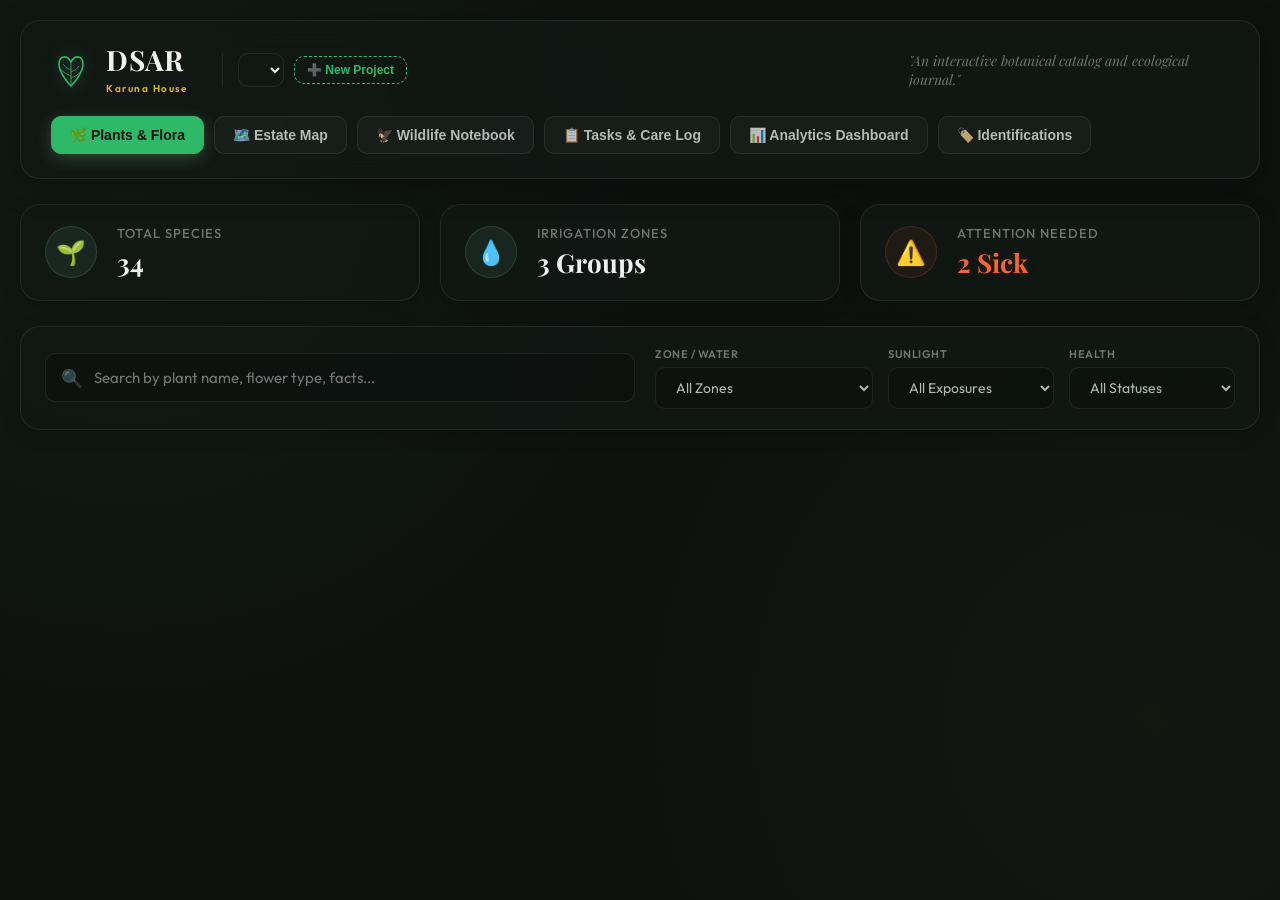
==== commit caff4e6e: "chore: upload assets batch 1 of 1" ====
--- a/index.html
+++ b/index.html
@@ -33,8 +33,14 @@
                     <path d="M50,70 Q65,65 74,55" fill="none" stroke="currentColor" stroke-width="2"/>
                 </svg>
                 <div class="logo-text">
-                    <h1>Karuna House</h1>
-                    <span>KARUNA HOUSE</span>
+                    <h1>DSAR</h1>
+                    <span id="active-project-name">Karuna House</span>
+                </div>
+                <div class="project-selector-container">
+                    <select id="project-selector" class="project-selector-dropdown" title="Select DSAR Project">
+                        <!-- Populated dynamically -->
+                    </select>
+                    <button class="primary-btn btn-new-project-trigger" id="btn-create-project-trigger" title="Create New Project">➕ New Project</button>
                 </div>
             </div>
             
@@ -654,6 +660,32 @@
         </div>
     </dialog>
 
+    <!-- Create New Project Dialog (Native HTML5 Dialog) -->
+    <dialog class="modal-dialog" id="create-project-dialog" closedby="any" aria-label="Create New Project">
+        <div class="modal-content-container dialog-form-container dialog-new-project">
+            <button class="modal-close-btn" id="create-project-close-x" aria-label="Close Modal">×</button>
+            <h3>➕ Create New DSAR Project</h3>
+            <form id="create-project-form" class="edit-dialog-form">
+                <div class="form-group">
+                    <label for="new-project-name">Project Name</label>
+                    <input type="text" id="new-project-name" placeholder="e.g. Papillon" required>
+                </div>
+                <div class="form-group">
+                    <label for="new-project-template">Select Preset Template</label>
+                    <select id="new-project-template" required>
+                        <option value="karuna">🌵 Sonoran Desert Ranch (Karuna House Starter)</option>
+                        <option value="clean">📐 Clean Hardscape Grid Canvas (V4 blueprint, empty beds)</option>
+                        <option value="blank">⏹️ Blank Canvas (No initial blueprint image or plants)</option>
+                    </select>
+                </div>
+                <div class="modal-form-actions">
+                    <button type="submit" class="primary-btn">💾 Create Project</button>
+                    <button type="button" class="secondary-btn" id="btn-cancel-create-project">Cancel</button>
+                </div>
+            </form>
+        </div>
+    </dialog>
+
     <!-- Hidden file inputs for image uploading -->
     <input type="file" id="card-image-upload-input" accept="image/*" class="hidden-file-input" title="Upload Card Image">
     <input type="file" id="edit-plant-file-input" accept="image/*" class="hidden-file-input" title="Upload Edit Plant Image">
--- a/style.css
+++ b/style.css
@@ -2575,3 +2575,52 @@
     color: var(--text-secondary);
 }
 
+/* DSAR Project Selector Styles */
+.project-selector-container {
+    display: flex;
+    align-items: center;
+    gap: 10px;
+    margin-left: 20px;
+    padding-left: 15px;
+    border-left: 1px solid var(--border-glass);
+}
+
+.project-selector-dropdown {
+    background: var(--bg-panel);
+    border: 1px solid var(--border-glass);
+    color: var(--text-primary);
+    font-family: var(--font-body);
+    font-size: 13.5px;
+    font-weight: 500;
+    padding: 6px 12px;
+    border-radius: var(--border-radius-md);
+    cursor: pointer;
+    outline: none;
+    transition: var(--transition-smooth);
+}
+
+.project-selector-dropdown:hover,
+.project-selector-dropdown:focus {
+    border-color: var(--color-green);
+    box-shadow: 0 0 0 2px rgba(142, 212, 175, 0.15);
+}
+
+.btn-new-project-trigger {
+    background: transparent;
+    border: 1px dashed var(--color-green);
+    color: var(--color-green);
+    padding: 6px 12px;
+    font-size: 12px;
+    font-weight: 600;
+    border-radius: var(--border-radius-md);
+    cursor: pointer;
+    transition: var(--transition-smooth);
+}
+
+.btn-new-project-trigger:hover {
+    background: rgba(142, 212, 175, 0.1);
+    border-style: solid;
+    transform: translateY(-1px);
+}
+
+
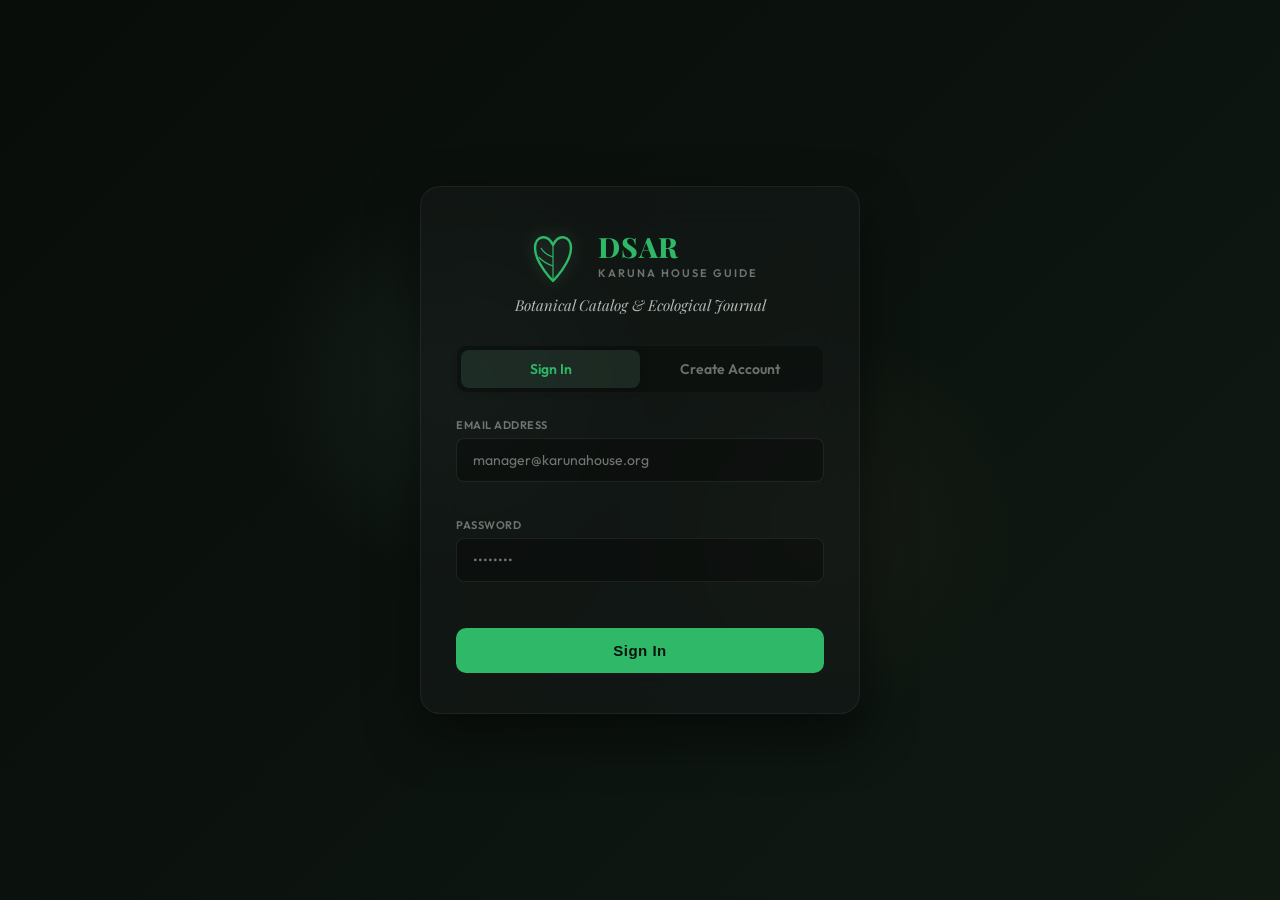
==== commit 39c101ec: "feat: integrate Firebase Auth and Firestore real-time sync" ====
--- a/index.html
+++ b/index.html
@@ -15,11 +15,22 @@
     
     <!-- Custom Style Sheet -->
     <link rel="stylesheet" href="style.css">
+    
+    <!-- Firebase SDK Import Map -->
+    <script type="importmap">
+      {
+        "imports": {
+          "firebase/app": "https://www.gstatic.com/firebasejs/10.12.2/firebase-app.js",
+          "firebase/auth": "https://www.gstatic.com/firebasejs/10.12.2/firebase-auth.js",
+          "firebase/firestore": "https://www.gstatic.com/firebasejs/10.12.2/firebase-firestore.js"
+        }
+      }
+    </script>
 </head>
 <body>
 
-    <!-- App Wrapper -->
-    <div class="app-container">
+    <!-- App Wrapper (hidden until authenticated) -->
+    <div class="app-container hidden" id="app-container">
         
         <!-- Header -->
         <header class="app-header">
@@ -41,6 +52,10 @@
                         <!-- Populated dynamically -->
                     </select>
                     <button class="primary-btn btn-new-project-trigger" id="btn-create-project-trigger" title="Create New Project">➕ New Project</button>
+                    <div class="user-profile-badge" id="user-profile-badge">
+                        <span id="user-email-display">...</span>
+                        <button class="logout-btn" id="btn-logout" title="Sign Out">Logout 🚪</button>
+                    </div>
                 </div>
             </div>
             
@@ -690,7 +705,94 @@
     <input type="file" id="card-image-upload-input" accept="image/*" class="hidden-file-input" title="Upload Card Image">
     <input type="file" id="edit-plant-file-input" accept="image/*" class="hidden-file-input" title="Upload Edit Plant Image">
 
+    <!-- Authentication Container (shown when user is logged out) -->
+    <div id="auth-container" class="auth-container">
+        <div class="auth-card">
+            <div class="auth-logo">
+                <svg width="60" height="60" viewBox="0 0 100 100" class="leaf-svg" aria-label="Botanical Logo">
+                    <path d="M50,90 C50,90 20,60 20,35 C20,15 40,10 50,30 C60,10 80,15 80,35 C80,60 50,90 50,90 Z" fill="none" stroke="currentColor" stroke-width="4" stroke-linejoin="round"/>
+                    <path d="M50,30 L50,90" fill="none" stroke="currentColor" stroke-width="2"/>
+                    <path d="M50,50 Q35,45 30,35" fill="none" stroke="currentColor" stroke-width="2"/>
+                    <path d="M50,65 Q35,60 26,50" fill="none" stroke="currentColor" stroke-width="2"/>
+                </svg>
+                <div class="logo-text">
+                    <h1>DSAR</h1>
+                    <span>Karuna House Guide</span>
+                </div>
+            </div>
+            
+            <p class="auth-tagline">Botanical Catalog & Ecological Journal</p>
+            
+            <div class="auth-tabs">
+                <button type="button" class="auth-tab-btn active" id="auth-tab-login">Sign In</button>
+                <button type="button" class="auth-tab-btn" id="auth-tab-register">Create Account</button>
+            </div>
+            
+            <form id="auth-form" class="auth-form">
+                <div class="form-group">
+                    <label for="auth-email">Email Address</label>
+                    <input type="email" id="auth-email" placeholder="manager@karunahouse.org" required autocomplete="email">
+                </div>
+                
+                <div class="form-group">
+                    <label for="auth-password">Password</label>
+                    <input type="password" id="auth-password" placeholder="••••••••" required autocomplete="current-password">
+                </div>
+                
+                <div class="form-group hidden" id="auth-confirm-group">
+                    <label for="auth-confirm-password">Confirm Password</label>
+                    <input type="password" id="auth-confirm-password" placeholder="••••••••" autocomplete="new-password">
+                </div>
+                
+                <div class="form-group hidden" id="auth-invite-group">
+                    <label for="auth-invite-code">Estate Invite Code</label>
+                    <input type="text" id="auth-invite-code" placeholder="Enter registration security code">
+                    <span class="form-help">Access code required for authorized estate staff registration.</span>
+                </div>
+                
+                <div id="auth-error" class="auth-error-msg" aria-live="polite"></div>
+                
+                <button type="submit" id="btn-auth-submit" class="primary-btn auth-submit-btn">Sign In</button>
+            </form>
+        </div>
+    </div>
+
+    <!-- Auth tab switching (inline, runs immediately without waiting for Firebase module imports) -->
+    <script>
+    (function() {
+        var loginTab = document.getElementById('auth-tab-login');
+        var registerTab = document.getElementById('auth-tab-register');
+        var confirmGroup = document.getElementById('auth-confirm-group');
+        var inviteGroup = document.getElementById('auth-invite-group');
+        var submitBtn = document.getElementById('btn-auth-submit');
+        var errorBox = document.getElementById('auth-error');
+
+        if (loginTab && registerTab) {
+            loginTab.addEventListener('click', function() {
+                loginTab.classList.add('active');
+                registerTab.classList.remove('active');
+                confirmGroup.classList.add('hidden');
+                inviteGroup.classList.add('hidden');
+                submitBtn.textContent = 'Sign In';
+                errorBox.style.display = 'none';
+                window._dsarAuthMode = 'login';
+            });
+            registerTab.addEventListener('click', function() {
+                registerTab.classList.add('active');
+                loginTab.classList.remove('active');
+                confirmGroup.classList.remove('hidden');
+                inviteGroup.classList.remove('hidden');
+                submitBtn.textContent = 'Create Account';
+                errorBox.style.display = 'none';
+                window._dsarAuthMode = 'register';
+            });
+        }
+        window._dsarAuthMode = 'login';
+    })();
+    </script>
+
     <!-- Main Application Entry JS -->
     <script src="app.js" type="module"></script>
 </body>
 </html>
+
--- a/style.css
+++ b/style.css
@@ -2623,4 +2623,240 @@
     transform: translateY(-1px);
 }
 
-
+/* ==========================================================================
+   AUTHENTICATION & USER PROFILE STYLES
+   ========================================================================== */
+
+.auth-container {
+    position: fixed;
+    top: 0;
+    left: 0;
+    width: 100vw;
+    height: 100vh;
+    background: linear-gradient(135deg, hsl(140, 20%, 4%) 0%, hsl(140, 25%, 8%) 100%);
+    display: flex;
+    justify-content: center;
+    align-items: center;
+    z-index: 10000;
+    padding: 20px;
+    box-sizing: border-box;
+    overflow-y: auto;
+}
+
+/* Background glow effect for premium feel */
+.auth-container::before {
+    content: "";
+    position: absolute;
+    width: 400px;
+    height: 400px;
+    background: radial-gradient(circle, rgba(142, 212, 175, 0.08) 0%, transparent 70%);
+    top: 20%;
+    left: 20%;
+    pointer-events: none;
+}
+.auth-container::after {
+    content: "";
+    position: absolute;
+    width: 400px;
+    height: 400px;
+    background: radial-gradient(circle, rgba(224, 169, 109, 0.05) 0%, transparent 70%);
+    bottom: 20%;
+    right: 20%;
+    pointer-events: none;
+}
+
+.auth-card {
+    background: rgba(20, 26, 23, 0.65);
+    -webkit-backdrop-filter: blur(20px);
+    backdrop-filter: blur(20px);
+    border: 1px solid rgba(255, 255, 255, 0.06);
+    border-radius: 20px;
+    width: 100%;
+    max-width: 440px;
+    padding: 40px 35px;
+    box-shadow: 0 20px 50px rgba(0, 0, 0, 0.5);
+    z-index: 10;
+    box-sizing: border-box;
+    transition: transform 0.3s ease;
+}
+
+.auth-logo {
+    display: flex;
+    align-items: center;
+    justify-content: center;
+    gap: 15px;
+    margin-bottom: 8px;
+    color: var(--color-green);
+}
+
+.auth-logo .logo-text h1 {
+    font-family: var(--font-heading);
+    font-size: 28px;
+    font-weight: 800;
+    margin: 0;
+    line-height: 1;
+    letter-spacing: 1px;
+}
+
+.auth-logo .logo-text span {
+    font-size: 11px;
+    text-transform: uppercase;
+    letter-spacing: 2px;
+    color: var(--text-muted);
+    font-weight: 600;
+}
+
+.auth-tagline {
+    text-align: center;
+    font-family: var(--font-heading);
+    font-style: italic;
+    color: var(--text-secondary);
+    font-size: 15px;
+    margin-bottom: 30px;
+}
+
+.auth-tabs {
+    display: flex;
+    background: rgba(0, 0, 0, 0.25);
+    border-radius: 10px;
+    padding: 4px;
+    margin-bottom: 25px;
+    border: 1px solid rgba(255, 255, 255, 0.03);
+}
+
+.auth-tab-btn {
+    flex: 1;
+    background: transparent;
+    border: none;
+    color: var(--text-muted);
+    font-family: var(--font-body);
+    font-size: 14px;
+    font-weight: 600;
+    padding: 10px;
+    border-radius: 8px;
+    cursor: pointer;
+    transition: all 0.25s ease;
+}
+
+.auth-tab-btn.active {
+    background: rgba(142, 212, 175, 0.12);
+    color: var(--color-green);
+    box-shadow: 0 2px 10px rgba(0, 0, 0, 0.2);
+}
+
+.auth-form {
+    display: flex;
+    flex-direction: column;
+    gap: 18px;
+}
+
+.auth-form .form-group {
+    display: flex;
+    flex-direction: column;
+    gap: 6px;
+}
+
+.auth-form label {
+    font-size: 11px;
+    font-weight: 600;
+    text-transform: uppercase;
+    letter-spacing: 0.5px;
+    color: var(--text-muted);
+}
+
+.auth-form input {
+    background: rgba(0, 0, 0, 0.3);
+    border: 1px solid rgba(255, 255, 255, 0.08);
+    color: var(--text-primary);
+    padding: 12px 16px;
+    border-radius: 8px;
+    font-family: var(--font-body);
+    font-size: 14px;
+    outline: none;
+    transition: all 0.25s ease;
+}
+
+.auth-form input:focus {
+    border-color: var(--color-green);
+    box-shadow: 0 0 0 3px rgba(142, 212, 175, 0.15);
+    background: rgba(0, 0, 0, 0.4);
+}
+
+.auth-form .form-help {
+    font-size: 11px;
+    color: var(--text-muted);
+    margin-top: 2px;
+    line-height: 1.3;
+}
+
+.auth-error-msg {
+    color: var(--color-alert);
+    font-size: 13px;
+    font-weight: 500;
+    text-align: center;
+    background: rgba(224, 88, 55, 0.1);
+    border: 1px solid rgba(224, 88, 55, 0.2);
+    padding: 10px;
+    border-radius: 8px;
+    display: none;
+    line-height: 1.4;
+}
+
+.auth-submit-btn {
+    margin-top: 10px;
+    padding: 14px;
+    font-size: 15px;
+    font-weight: 700;
+    letter-spacing: 0.5px;
+    width: 100%;
+}
+
+/* User Profile Badge in Header */
+.user-profile-badge {
+    display: flex;
+    align-items: center;
+    gap: 12px;
+    background: rgba(255, 255, 255, 0.03);
+    border: 1px solid rgba(255, 255, 255, 0.06);
+    padding: 5px 12px 5px 16px;
+    border-radius: 20px;
+    font-size: 13px;
+    margin-left: 10px;
+}
+
+#user-email-display {
+    color: var(--text-secondary);
+    font-weight: 500;
+    max-width: 180px;
+    overflow: hidden;
+    text-overflow: ellipsis;
+    white-space: nowrap;
+}
+
+.logout-btn {
+    background: rgba(224, 88, 55, 0.1);
+    border: 1px solid rgba(224, 88, 55, 0.2);
+    color: var(--color-alert);
+    padding: 4px 10px;
+    border-radius: 12px;
+    font-size: 11px;
+    font-weight: 600;
+    cursor: pointer;
+    font-family: var(--font-body);
+    transition: all 0.25s ease;
+}
+
+.logout-btn:hover {
+    background: var(--color-alert);
+    color: white;
+    border-color: var(--color-alert);
+    transform: translateY(-1px);
+}
+
+/* Helper class for toggling display without inline styles */
+.hidden {
+    display: none !important;
+}
+
+
+
